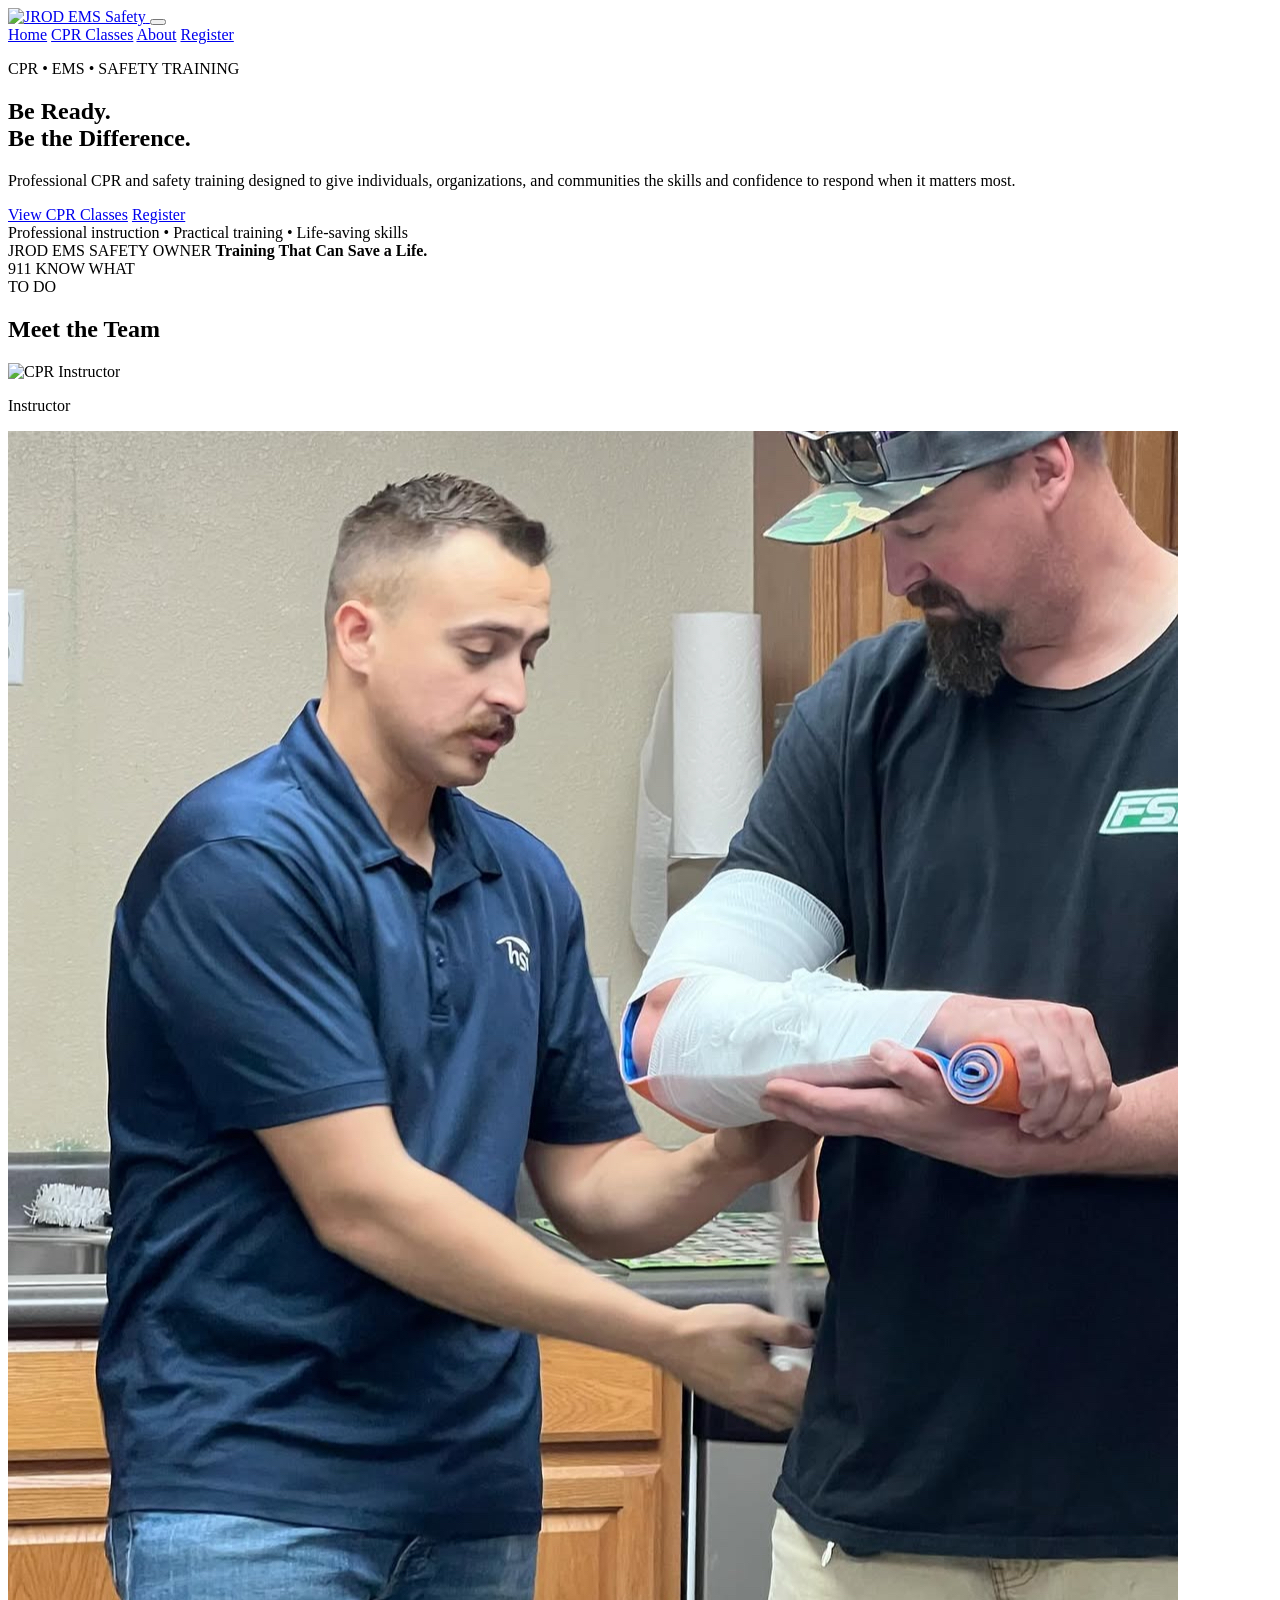
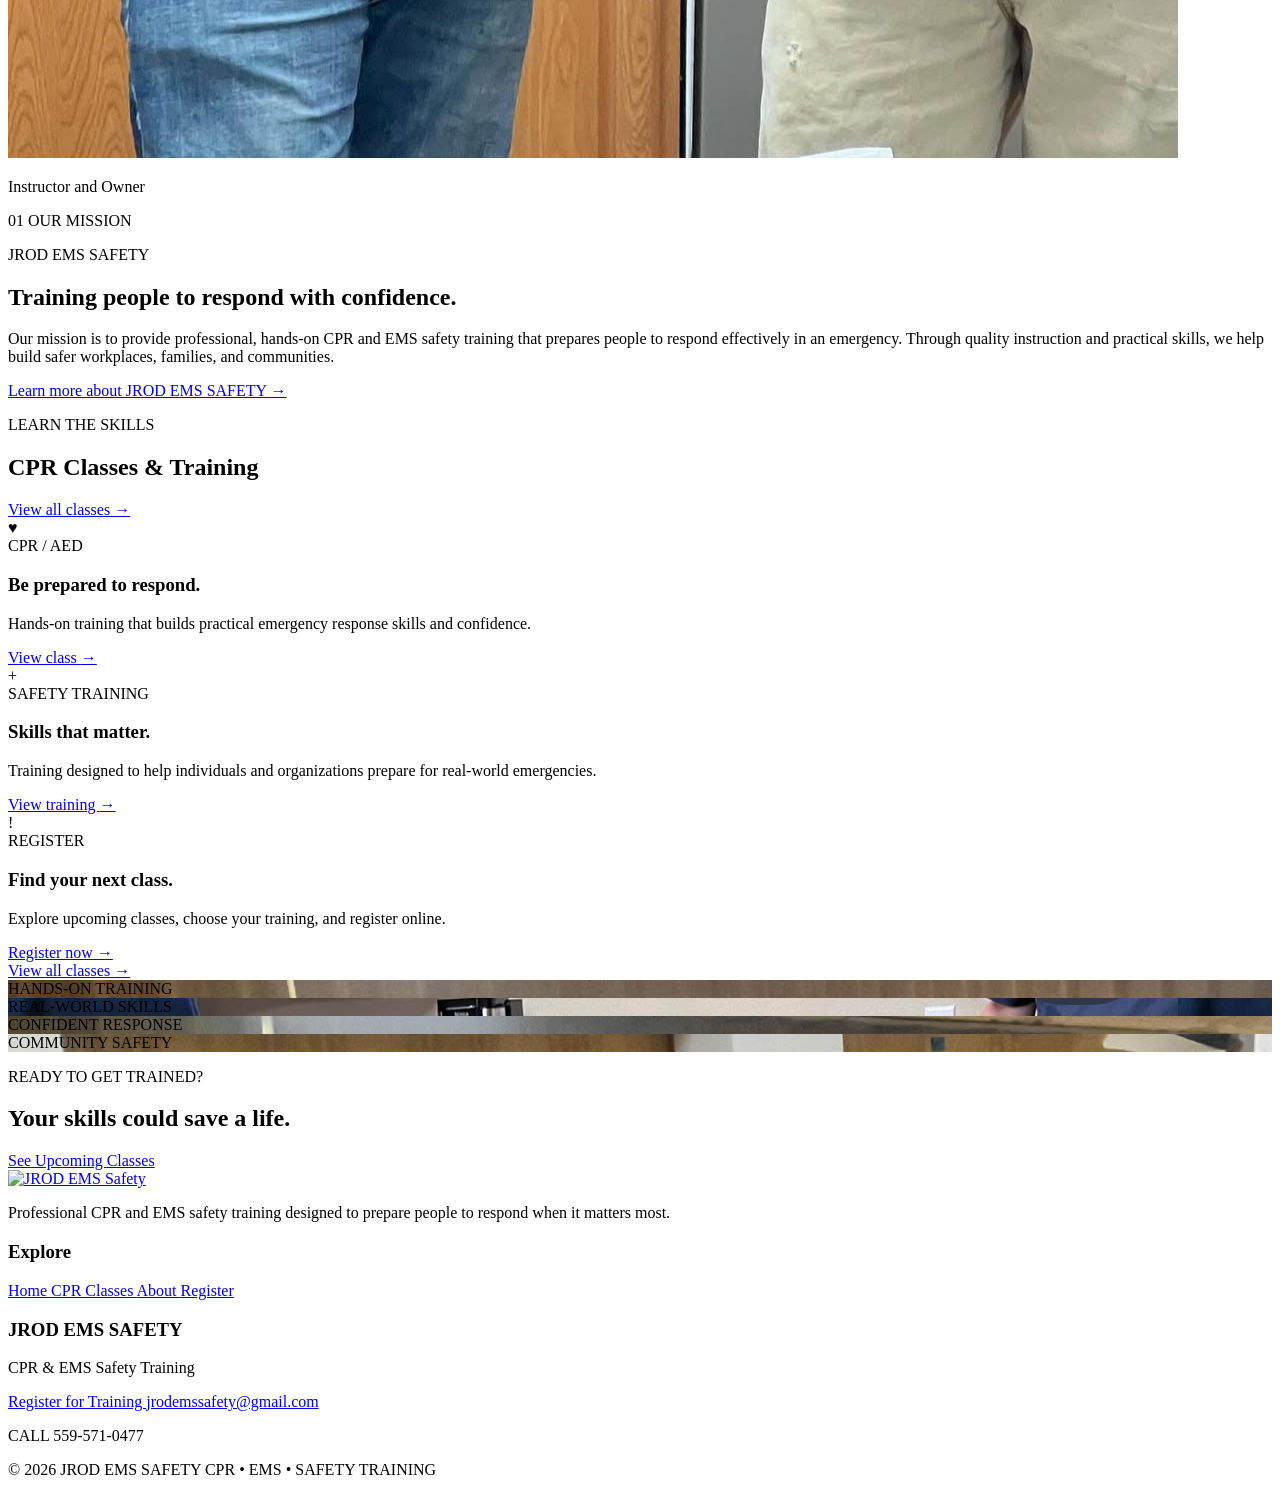
==== index.html @ fb7c6f65 "update photos" ====
<!DOCTYPE html>
<html lang="en">
<head>
  <meta charset="UTF-8">
  <meta name="viewport" content="width=device-width, initial-scale=1.0">
  <meta name="description" content="JROD EMS SAFETY — Professional CPR and EMS safety training. View classes, learn about our instructors, and register for upcoming courses.">
  <title>JROD EMS SAFETY | CPR & EMS Safety Training</title>

  <link rel="preconnect" href="https://fonts.googleapis.com">
  <link rel="preconnect" href="https://fonts.gstatic.com" crossorigin>
  <link href="https://fonts.googleapis.com/css2?family=Barlow+Condensed:wght@500;600;700&family=Inter:wght@400;500;600;700;800&display=swap" rel="stylesheet">

  <link rel="stylesheet" href="style.css">
</head>

<body>

  <!-- HEADER -->
  <header class="site-header">
    <div class="header-inner">

        <a href="index.html" class="brand" aria-label="JROD EMS Safety Home">
            <img
                src="images/JROD.png"
                alt="JROD EMS Safety"
                class="brand-logo"
            >
        </a>

      <button class="menu-toggle" type="button" aria-label="Open navigation" aria-expanded="false">
        <span></span>
        <span></span>
        <span></span>
      </button>

      <nav class="main-nav" aria-label="Main navigation">
        <a class="active" href="index.html">Home</a>
        <a href="classes.html">CPR Classes</a>
        <a href="about.html">About</a>
        <a class="nav-register" href="contact.html">Register</a>
      </nav>

    </div>
  </header>

  <main>

    <!-- HERO -->
    <section class="hero">
      <div class="hero-content">

        <div class="hero-copy">
          <p class="eyebrow">CPR • EMS • SAFETY TRAINING</p>

          <h1>
            Be Ready.<br>
            <span>Be the Difference.</span>
          </h1>

          <p class="hero-text">
            Professional CPR and safety training designed to give individuals,
            organizations, and communities the skills and confidence to respond
            when it matters most.
          </p>

          <div class="hero-actions">
            <a class="btn btn-red" href="classes.html">View CPR Classes</a>
            <a class="btn btn-outline" href="contact.html">Register</a>
          </div>

          <div class="hero-trust">
            <span class="trust-dot"></span>
            <span>Professional instruction • Practical training • Life-saving skills</span>
          </div>
        </div>

      <!-- OWNER PHOTO (with Unsplash image) -->
<div class="hero-visual">

  <div class="hero-photo-placeholder"
       style="background-image: url('https://images.unsplash.com/photo-1634468413956-831adf9d5a06?q=80&w=687&auto=format&fit=crop&ixlib=rb-4.1.0&ixid=M3wxMjA3fDB8MHxwaG90by1wYWdlfHx8fGVufDB8fHx8fA%3D%3D'); 
              background-size: cover; 
              background-position: center;">
    
    <div class="photo-overlay"></div>

    <div class="photo-caption">
      <span>JROD EMS SAFETY OWNER</span>
      <strong>Training That Can Save a Life.</strong>
    </div>
  </div>

  <!-- BADGE MOVED DOWN -->
  <div class="emergency-badge" style="bottom:-20px;">
    <span class="badge-number">911</span>
    <span class="badge-label">KNOW WHAT<br>TO DO</span>
  </div>

</div>
</section>


<!-- EMPLOYEE PHOTO SECTION -->
<section class="employee-section">
  <div class="section-inner">

    <h2 class="employee-heading">Meet the Team</h2>

    <div class="employee-grid">

      <!-- Instructor -->
      <div class="employee-card">
        <img src="https://images.unsplash.com/photo-1755548413928-e750c73a21f5?q=80&w=1887&auto=format&fit=crop&ixlib=rb-4.1.0&ixid=M3wxMjA3fDB8MHxwaG90by1wYWdlfHx8fGVufDB8fHx8fA%3D%3D" 
             alt="CPR Instructor">
        <p class="employee-name">Instructor</p>
      </div>

      <!-- Instructor Owner -->
      <div class="employee-card">
        <img src="images/Joebandaging.jpg" 
             alt="EMS Trainer">
        <p class="employee-name">Instructor and Owner</p>
      </div>

    </div>

  </div>
</section>


    <!-- MISSION -->
    <section class="mission-section">
      <div class="section-inner mission-grid">

        <div class="mission-label">
          <span class="section-number">01</span>
          <span>OUR MISSION</span>
        </div>

        <div class="mission-copy">
          <p class="section-kicker">JROD EMS SAFETY</p>

          <h2>Training people to <span>respond with confidence.</span></h2>

          <p class="mission-text">
            Our mission is to provide professional, hands-on CPR and EMS safety
            training that prepares people to respond effectively in an emergency.
            Through quality instruction and practical skills, we help build safer
            workplaces, families, and communities.
          </p>

          <a class="text-link" href="about.html">
            Learn more about JROD EMS SAFETY
            <span aria-hidden="true">→</span>
          </a>
        </div>

      </div>
    </section>

    <!-- CLASSES CTA -->
    <section class="classes-preview">
      <div class="section-inner">

        <div class="section-heading">
          <div>
            <p class="section-kicker">LEARN THE SKILLS</p>
            <h2>CPR Classes &amp; Training</h2>
          </div>

          <a class="text-link desktop-link" href="classes.html">
            View all classes <span aria-hidden="true">→</span>
          </a>
        </div>

        <div class="class-cards">

          <article class="class-card">
            <div class="card-icon">♥</div>
            <div>
              <span class="card-tag">CPR / AED</span>
              <h3>Be prepared to respond.</h3>
              <p>
                Hands-on training that builds practical emergency response
                skills and confidence.
              </p>
              <a href="classes.html">View class <span>→</span></a>
            </div>
          </article>

          <article class="class-card">
            <div class="card-icon">+</div>
            <div>
              <span class="card-tag">SAFETY TRAINING</span>
              <h3>Skills that matter.</h3>
              <p>
                Training designed to help individuals and organizations
                prepare for real-world emergencies.
              </p>
              <a href="classes.html">View training <span>→</span></a>
            </div>
          </article>

          <article class="class-card class-card-dark">
            <div class="card-icon">!</div>
            <div>
              <span class="card-tag">REGISTER</span>
              <h3>Find your next class.</h3>
              <p>
                Explore upcoming classes, choose your training, and register
                online.
              </p>
              <a href="contact.html">Register now <span>→</span></a>
            </div>
          </article>

        </div>

        <a class="mobile-class-link text-link" href="classes.html">
          View all classes <span aria-hidden="true">→</span>
        </a>

      </div>
    </section>

  <!-- PHOTO STRIP -->
<section class="photo-strip" aria-label="CPR training photos">

  <div class="photo-tile photo-one" 
       style="background-image: url('images/joebabyCPR.JPG');">
    <span>HANDS-ON TRAINING</span>
  </div>

  <div class="photo-tile photo-two" 
       style="background-image: url('images/studentvitals.jpg');">
    <span>REAL-WORLD SKILLS</span>
  </div>

  <div class="photo-tile photo-three" 
       style="background-image: url('images/classgroup.JPG');">
    <span>CONFIDENT RESPONSE</span>
  </div>

  <div class="photo-tile photo-four" 
       style="background-image: url('images/classAED.JPG');">
    <span>COMMUNITY SAFETY</span>
  </div>

</section>


    <!-- FINAL CTA -->
    <section class="final-cta">
      <div class="section-inner final-cta-inner">
        <div>
          <p class="section-kicker">READY TO GET TRAINED?</p>
          <h2>Your skills could save a life.</h2>
        </div>

        <a class="btn btn-white" href="classes.html">See Upcoming Classes</a>
      </div>
    </section>

  </main>

  <!-- FOOTER -->
 
  <footer class="site-footer">

    <div class="footer-inner">

      <div class="footer-brand">

        <a
          class="brand"
          href="index.html"
          aria-label="JROD EMS SAFETY Home"
        >

          <div class="brand-mark" aria-hidden="true">

            <div class="heart">

              <span class="heart-left"></span>
              <span class="heart-right"></span>

              <span class="heartbeat">
                <span class="pulse-line"></span>
              </span>

            </div>

          </div>

         <div class="brand-wordmark">
    <img src="images/JROD.png" alt="JROD EMS Safety" class="brand-logo">
</div>

        </a>


        <p>
          Professional CPR and EMS safety training designed to
          prepare people to respond when it matters most.
        </p>

      </div>


      <div class="footer-links">

        <h3>
          Explore
        </h3>

        <a href="index.html">
          Home
        </a>

        <a href="classes.html">
          CPR Classes
        </a>

        <a href="about.html">
          About
        </a>

        <a href="contact.html">
          Register
        </a>

      </div>


      <div class="footer-contact">

        <h3>
          JROD EMS SAFETY
        </h3>

        <p>
          CPR & EMS Safety Training
        </p>

        <a href="contact.html">
          Register for Training
        </a>

        <a href="mailto:jrodemssafety@gmail.com">jrodemssafety@gmail.com</a>

        <p>
          CALL 559-571-0477
        </p>

      </div>

    </div>


    <div class="footer-bottom">

      <span>
        © 2026 JROD EMS SAFETY
      </span>

      <span>
        CPR • EMS • SAFETY TRAINING
      </span>

    </div>

  </footer>

  <script>
    const menuToggle = document.querySelector('.menu-toggle');
    const nav = document.querySelector('.main-nav');

    menuToggle.addEventListener('click', () => {
      const expanded = menuToggle.getAttribute('aria-expanded') === 'true';
      menuToggle.setAttribute('aria-expanded', String(!expanded));
      nav.classList.toggle('open');
    });

    document.querySelectorAll('.main-nav a').forEach(link => {
      link.addEventListener('click', () => {
        nav.classList.remove('open');
        menuToggle.setAttribute('aria-expanded', 'false');
      });
    });

    document.getElementById('year').textContent = new Date().getFullYear();
  </script>

</body>
</html>
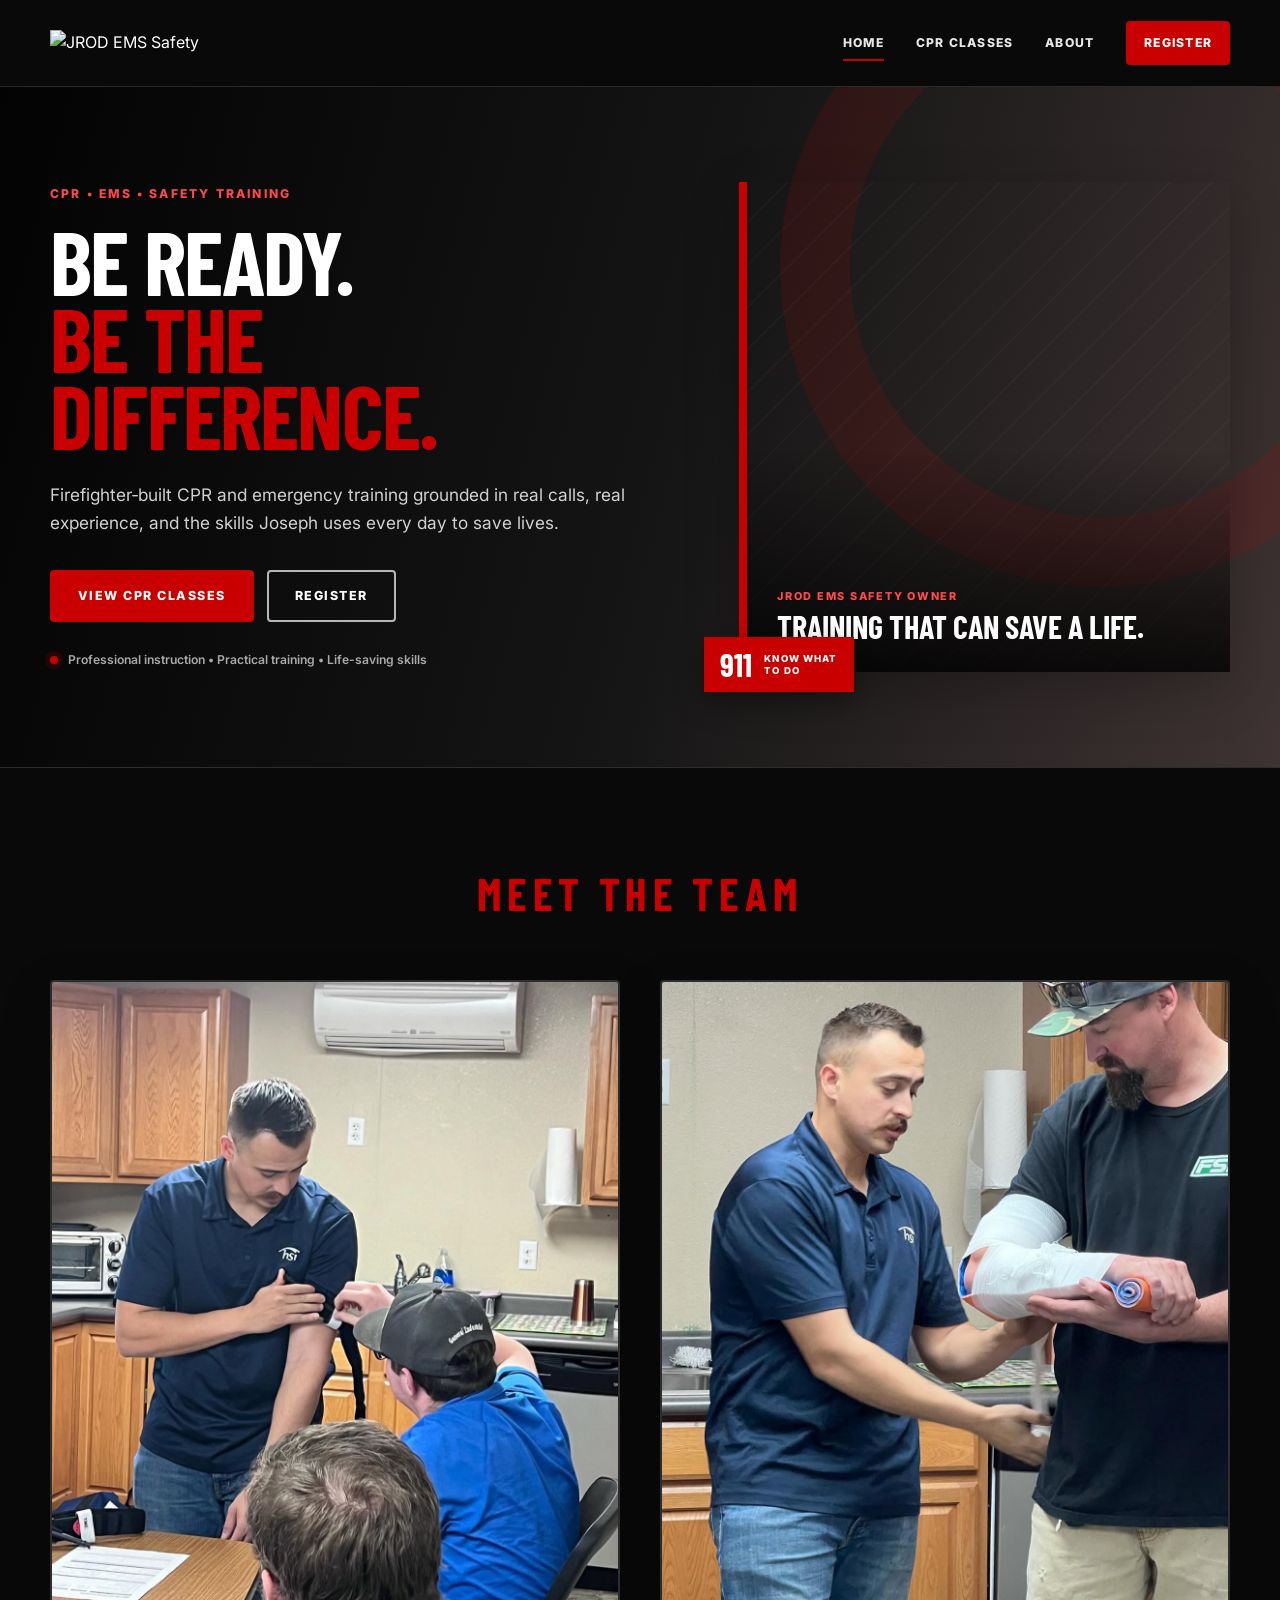
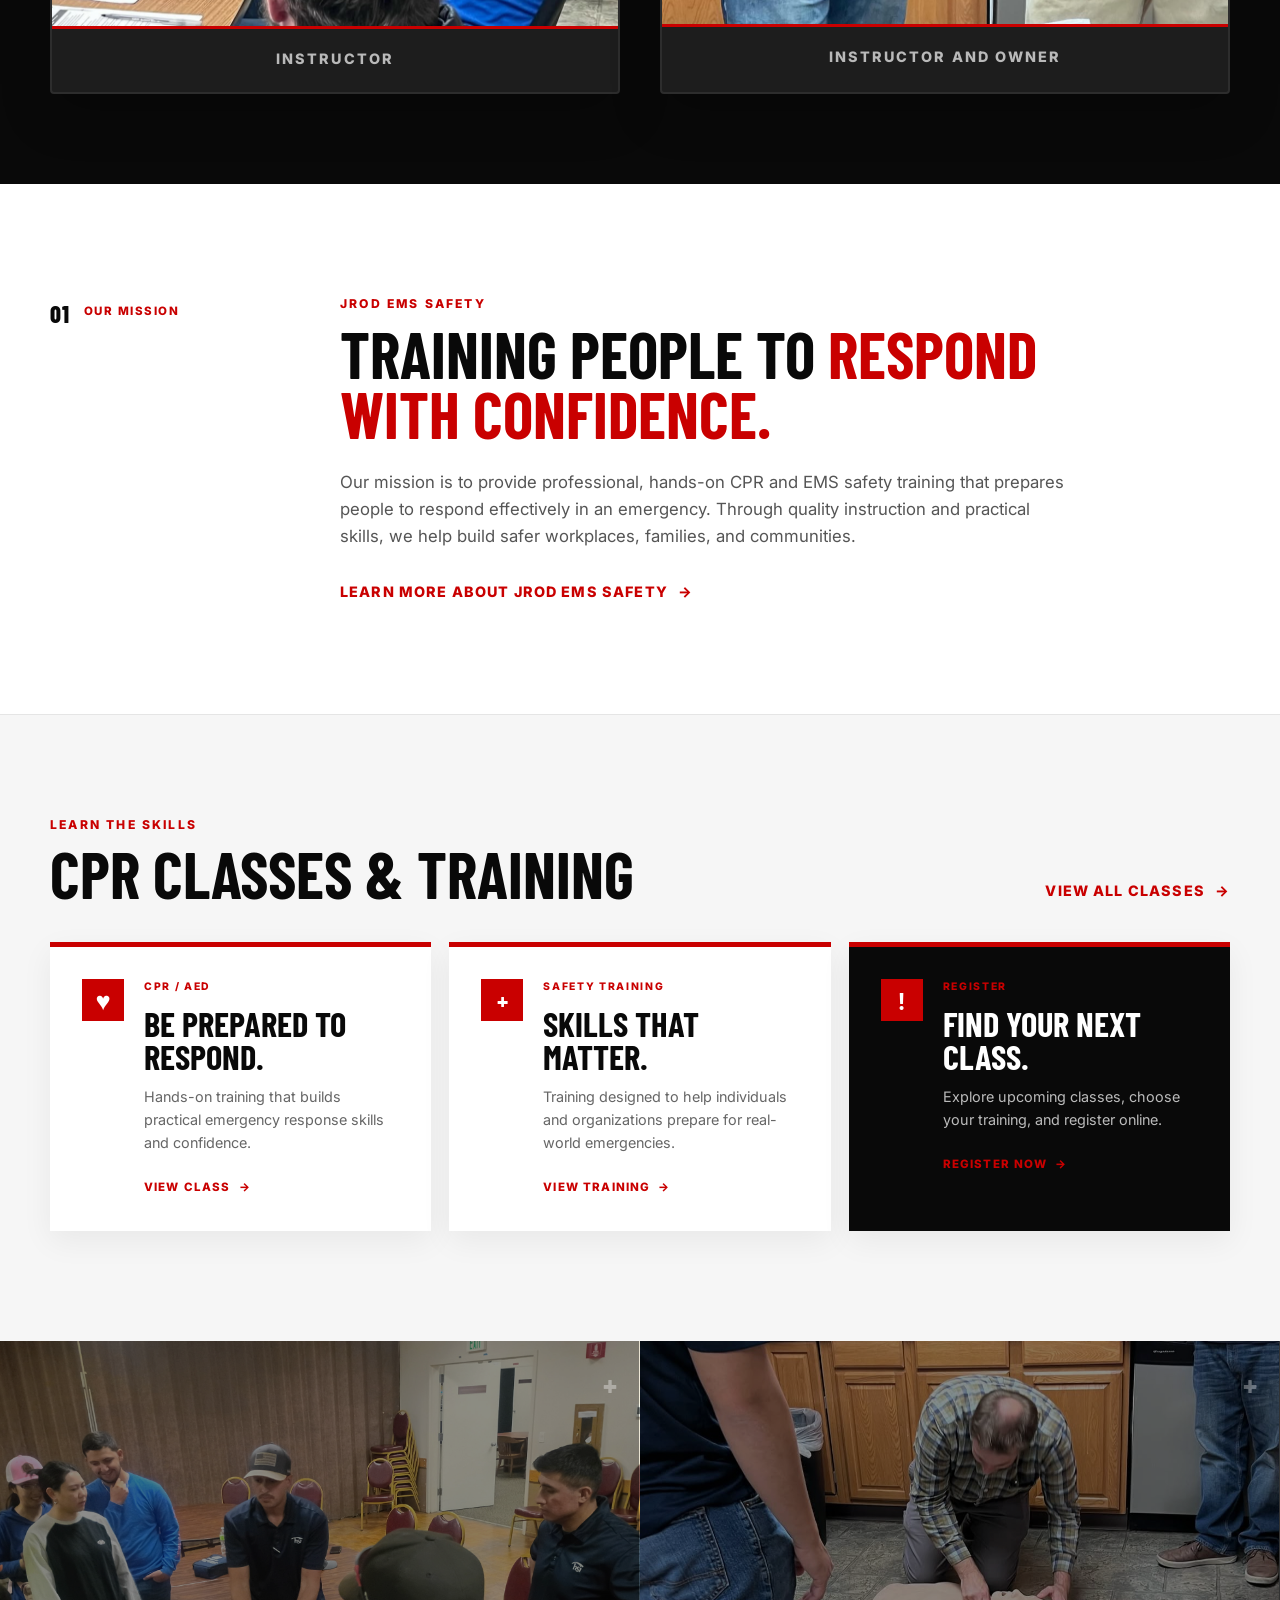
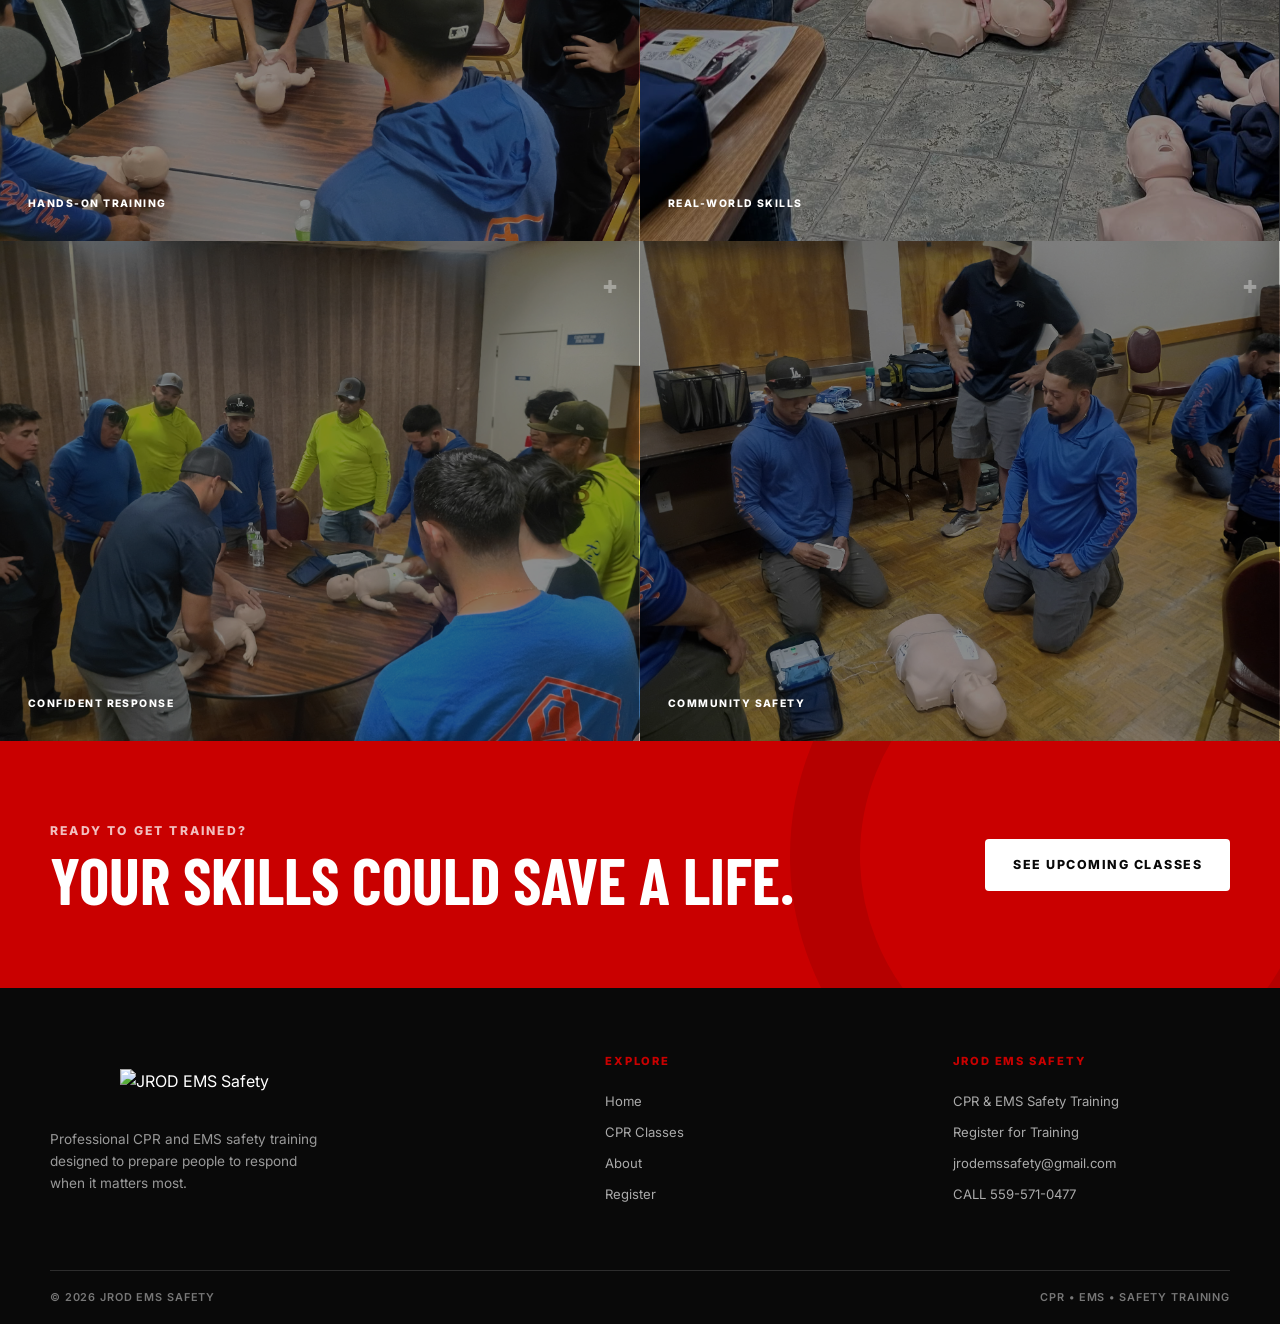
==== commit 881422eb: "change wording" ====
--- a/index.html
+++ b/index.html
@@ -57,11 +57,11 @@
             <span>Be the Difference.</span>
           </h1>
 
-          <p class="hero-text">
-            Professional CPR and safety training designed to give individuals,
-            organizations, and communities the skills and confidence to respond
-            when it matters most.
-          </p>
+       <p class="hero-text">
+  Firefighter‑built CPR and emergency training grounded in real calls,
+  real experience, and the skills Joseph uses every day to save lives.
+</p>
+
 
           <div class="hero-actions">
             <a class="btn btn-red" href="classes.html">View CPR Classes</a>
@@ -110,7 +110,7 @@
 
       <!-- Instructor -->
       <div class="employee-card">
-        <img src="https://images.unsplash.com/photo-1755548413928-e750c73a21f5?q=80&w=1887&auto=format&fit=crop&ixlib=rb-4.1.0&ixid=M3wxMjA3fDB8MHxwaG90by1wYWdlfHx8fGVufDB8fHx8fA%3D%3D" 
+        <img src="images/joevitals.jpg" 
              alt="CPR Instructor">
         <p class="employee-name">Instructor</p>
       </div>
--- a/style.css
+++ b/style.css
@@ -0,0 +1,1731 @@
+/* =========================================================
+   JROD EMS SAFETY
+   Home Page Styles
+   Brand: Black + Red / CPR-inspired
+   ========================================================= */
+
+:root {
+  --black: #090909;
+  --black-soft: #151515;
+  --black-card: #1d1d1d;
+  --red: #c90000;
+  --red-dark: #980000;
+  --red-bright: #e00000;
+  --white: #ffffff;
+  --off-white: #f6f6f6;
+  --gray: #b9b9b9;
+  --dark-gray: #707070;
+  --border: #2d2d2d;
+
+  --max-width: 1180px;
+  --radius: 4px;
+  --shadow: 0 18px 50px rgba(0, 0, 0, 0.22);
+}
+
+/* ---------- RESET ---------- */
+
+* {
+  box-sizing: border-box;
+  margin: 0;
+  padding: 0;
+}
+
+html {
+  scroll-behavior: smooth;
+}
+
+body {
+  font-family: "Inter", Arial, sans-serif;
+  background: var(--white);
+  color: var(--black);
+  line-height: 1.6;
+}
+
+img {
+  display: block;
+  max-width: 100%;
+}
+
+a {
+  color: inherit;
+  text-decoration: none;
+}
+
+button,
+a {
+  -webkit-tap-highlight-color: transparent;
+}
+
+::selection {
+  background: var(--red);
+  color: var(--white);
+}
+
+/* ---------- SHARED ---------- */
+
+.section-inner,
+.header-inner,
+.footer-inner {
+  width: min(100% - 40px, var(--max-width));
+  margin-inline: auto;
+}
+
+.section-kicker,
+.eyebrow {
+  font-size: 0.76rem;
+  font-weight: 800;
+  letter-spacing: 0.18em;
+  text-transform: uppercase;
+}
+
+.section-kicker {
+  color: var(--red);
+  margin-bottom: 10px;
+}
+
+.text-link {
+  display: inline-flex;
+  align-items: center;
+  gap: 10px;
+  color: var(--red);
+  font-size: 0.9rem;
+  font-weight: 800;
+  text-transform: uppercase;
+  letter-spacing: 0.08em;
+}
+
+.text-link span {
+  transition: transform 0.2s ease;
+}
+
+.text-link:hover span {
+  transform: translateX(5px);
+}
+
+.btn {
+  display: inline-flex;
+  min-height: 52px;
+  align-items: center;
+  justify-content: center;
+  padding: 0 26px;
+  border: 2px solid transparent;
+  border-radius: var(--radius);
+  font-size: 0.78rem;
+  font-weight: 800;
+  letter-spacing: 0.12em;
+  text-transform: uppercase;
+  transition:
+    transform 0.2s ease,
+    background 0.2s ease,
+    border-color 0.2s ease,
+    color 0.2s ease;
+}
+
+.btn:hover {
+  transform: translateY(-2px);
+}
+
+.btn-red {
+  background: var(--red);
+  color: var(--white);
+}
+
+.btn-red:hover {
+  background: var(--red-bright);
+}
+
+.btn-outline {
+  border-color: rgba(255, 255, 255, 0.7);
+  color: var(--white);
+}
+
+.btn-outline:hover {
+  background: var(--white);
+  border-color: var(--white);
+  color: var(--black);
+}
+
+.btn-white {
+  background: var(--white);
+  color: var(--black);
+}
+
+.btn-white:hover {
+  background: var(--off-white);
+}
+
+/* ---------- HEADER ---------- */
+
+.site-header {
+  position: relative;
+  z-index: 100;
+  background: var(--black);
+  color: var(--white);
+  border-bottom: 1px solid #292929;
+}
+
+.header-inner {
+  min-height: 86px;
+  display: flex;
+  align-items: center;
+  justify-content: space-between;
+  gap: 30px;
+}
+
+.brand {
+  display: inline-flex;
+  align-items: center;
+  gap: 12px;
+  min-width: 220px;
+}
+
+.brand-mark {
+  width: 58px;
+  height: 58px;
+  display: grid;
+  place-items: center;
+}
+
+.main-nav {
+  display: flex;
+  align-items: center;
+  gap: 32px;
+}
+
+.main-nav a {
+  position: relative;
+  padding: 8px 0;
+  color: #e7e7e7;
+  font-size: 0.76rem;
+  font-weight: 800;
+  letter-spacing: 0.1em;
+  text-transform: uppercase;
+}
+
+.main-nav a::after {
+  content: "";
+  position: absolute;
+  left: 0;
+  right: 100%;
+  bottom: 0;
+  height: 2px;
+  background: var(--red);
+  transition: right 0.2s ease;
+}
+
+.main-nav a:hover::after,
+.main-nav a.active::after {
+  right: 0;
+}
+
+.main-nav .nav-register {
+  padding: 12px 18px;
+  background: var(--red);
+  color: var(--white);
+  border-radius: var(--radius);
+}
+
+.main-nav .nav-register::after {
+  display: none;
+}
+
+.menu-toggle {
+  display: none;
+  width: 44px;
+  height: 44px;
+  border: 0;
+  background: transparent;
+  cursor: pointer;
+}
+
+.menu-toggle span {
+  display: block;
+  width: 25px;
+  height: 2px;
+  margin: 5px auto;
+  background: var(--white);
+}
+
+/* ---------- HERO ---------- */
+
+.hero {
+  position: relative;
+  overflow: hidden;
+  min-height: 680px;
+  display: flex;
+  align-items: center;
+  background:
+    linear-gradient(105deg, rgba(0, 0, 0, 0.99) 0%, rgba(8, 8, 8, 0.95) 52%, rgba(15, 0, 0, 0.8) 100%);
+  color: var(--white);
+}
+
+.hero::before {
+  content: "";
+  position: absolute;
+  right: -140px;
+  top: -140px;
+  width: 500px;
+  height: 500px;
+  border: 70px solid rgba(201, 0, 0, 0.12);
+  border-radius: 50%;
+}
+
+.hero-content {
+  position: relative;
+  z-index: 2;
+  width: min(100% - 40px, var(--max-width));
+  margin-inline: auto;
+  display: grid;
+  grid-template-columns: 1fr 0.9fr;
+  gap: 70px;
+  align-items: center;
+  padding: 80px 0;
+}
+
+.hero-copy {
+  max-width: 620px;
+}
+
+.eyebrow {
+  color: #ff4949;
+  margin-bottom: 18px;
+}
+
+.hero h1 {
+  max-width: 700px;
+  font-family: "Barlow Condensed", Impact, sans-serif;
+  font-size: clamp(4rem, 7vw, 6.7rem);
+  line-height: 0.86;
+  font-weight: 700;
+  letter-spacing: -0.02em;
+  text-transform: uppercase;
+}
+
+.hero h1 span {
+  color: var(--red);
+}
+
+.hero-text {
+  max-width: 590px;
+  margin-top: 28px;
+  color: #d1d1d1;
+  font-size: 1.08rem;
+}
+
+.hero-actions {
+  display: flex;
+  flex-wrap: wrap;
+  gap: 13px;
+  margin-top: 34px;
+}
+
+.hero-trust {
+  display: flex;
+  align-items: center;
+  gap: 10px;
+  margin-top: 28px;
+  color: #a9a9a9;
+  font-size: 0.76rem;
+  font-weight: 600;
+}
+
+.trust-dot {
+  width: 8px;
+  height: 8px;
+  flex: 0 0 auto;
+  border-radius: 50%;
+  background: var(--red);
+  box-shadow: 0 0 0 5px rgba(201, 0, 0, 0.15);
+}
+
+.hero-visual {
+  position: relative;
+  min-height: 490px;
+}
+
+.hero-photo-placeholder {
+  position: absolute;
+  inset: 0 0 0 35px;
+  overflow: hidden;
+  background:
+    linear-gradient(135deg, rgba(201, 0, 0, 0.3), transparent 42%),
+    linear-gradient(45deg, #1b1b1b, #555);
+  border-left: 8px solid var(--red);
+  box-shadow: var(--shadow);
+}
+
+/*
+  Replace the placeholder background with the client's
+  professional instructor photo:
+
+  background-image:
+    linear-gradient(rgba(0,0,0,.12), rgba(0,0,0,.35)),
+    url("images/instructors.jpg");
+
+  background-size: cover;
+  background-position: center;
+*/
+
+.photo-overlay {
+  position: absolute;
+  inset: 0;
+  background:
+    linear-gradient(to top, rgba(0,0,0,.8), transparent 45%),
+    repeating-linear-gradient(
+      135deg,
+      transparent 0,
+      transparent 28px,
+      rgba(255,255,255,.025) 28px,
+      rgba(255,255,255,.025) 30px
+    );
+}
+
+.photo-overlay::before {
+  position: absolute;
+  top: 28px;
+  left: 28px;
+  padding: 7px 10px;
+  border-left: 3px solid var(--red);
+  background: rgba(0,0,0,.65);
+  color: var(--white);
+  font-size: 0.65rem;
+  font-weight: 800;
+  letter-spacing: 0.15em;
+}
+
+.photo-caption {
+  position: absolute;
+  left: 30px;
+  right: 30px;
+  bottom: 30px;
+  display: flex;
+  flex-direction: column;
+  gap: 5px;
+}
+
+.photo-caption span {
+  color: #ff4b4b;
+  font-size: 0.68rem;
+  font-weight: 800;
+  letter-spacing: 0.16em;
+}
+
+.photo-caption strong {
+  font-family: "Barlow Condensed", Impact, sans-serif;
+  font-size: 2rem;
+  line-height: 1;
+  text-transform: uppercase;
+}
+
+.emergency-badge {
+  position: absolute;
+  z-index: 5;
+  left: 0;
+  bottom: 45px;
+  display: flex;
+  align-items: center;
+  gap: 12px;
+  padding: 13px 16px;
+  background: var(--red);
+  color: var(--white);
+  box-shadow: 0 10px 30px rgba(0,0,0,.35);
+}
+
+.badge-number {
+  font-family: "Barlow Condensed", Impact, sans-serif;
+  font-size: 2rem;
+  font-weight: 700;
+  line-height: 0.9;
+}
+
+.badge-label {
+  font-size: 0.6rem;
+  font-weight: 800;
+  letter-spacing: 0.12em;
+  line-height: 1.2;
+}
+
+/* ---------- MISSION ---------- */
+
+.mission-section {
+  padding: 110px 0;
+  background: var(--white);
+}
+
+.mission-grid {
+  display: grid;
+  grid-template-columns: 220px 1fr;
+  gap: 70px;
+}
+
+.mission-label {
+  display: flex;
+  align-items: flex-start;
+  gap: 13px;
+  padding-top: 8px;
+  color: var(--red);
+  font-size: 0.72rem;
+  font-weight: 800;
+  letter-spacing: 0.13em;
+}
+
+.section-number {
+  font-family: "Barlow Condensed", Impact, sans-serif;
+  font-size: 1.5rem;
+  color: var(--black);
+  line-height: 1;
+}
+
+.mission-copy {
+  max-width: 800px;
+}
+
+.mission-copy h2 {
+  max-width: 850px;
+  margin-bottom: 24px;
+  font-family: "Barlow Condensed", Impact, sans-serif;
+  font-size: clamp(3rem, 5vw, 5rem);
+  line-height: 0.95;
+  text-transform: uppercase;
+}
+
+.mission-copy h2 span {
+  color: var(--red);
+}
+
+.mission-text {
+  max-width: 730px;
+  color: #555;
+  font-size: 1.05rem;
+}
+
+.mission-copy .text-link {
+  margin-top: 30px;
+}
+
+/* ---------- CLASSES ---------- */
+
+.classes-preview {
+  padding: 100px 0 110px;
+  background: var(--off-white);
+  border-top: 1px solid #e5e5e5;
+}
+
+.section-heading {
+  display: flex;
+  align-items: end;
+  justify-content: space-between;
+  gap: 30px;
+  margin-bottom: 40px;
+}
+
+.section-heading h2 {
+  font-family: "Barlow Condensed", Impact, sans-serif;
+  font-size: clamp(3rem, 5vw, 4.7rem);
+  line-height: 0.9;
+  text-transform: uppercase;
+}
+
+.class-cards {
+  display: grid;
+  grid-template-columns: repeat(3, 1fr);
+  gap: 18px;
+}
+
+.class-card {
+  display: flex;
+  gap: 20px;
+  min-height: 270px;
+  padding: 32px;
+  background: var(--white);
+  border-top: 5px solid var(--red);
+  box-shadow: 0 10px 30px rgba(0,0,0,.06);
+}
+
+.class-card-dark {
+  background: var(--black);
+  color: var(--white);
+}
+
+.card-icon {
+  width: 42px;
+  height: 42px;
+  flex: 0 0 auto;
+  display: grid;
+  place-items: center;
+  background: var(--red);
+  color: var(--white);
+  font-family: "Barlow Condensed", Impact, sans-serif;
+  font-size: 1.6rem;
+  font-weight: 700;
+}
+
+.card-tag {
+  display: block;
+  margin-bottom: 12px;
+  color: var(--red);
+  font-size: 0.65rem;
+  font-weight: 800;
+  letter-spacing: 0.16em;
+}
+
+.class-card h3 {
+  margin-bottom: 12px;
+  font-family: "Barlow Condensed", Impact, sans-serif;
+  font-size: 2.15rem;
+  line-height: 0.95;
+  text-transform: uppercase;
+}
+
+.class-card p {
+  color: #666;
+  font-size: 0.9rem;
+}
+
+.class-card-dark p {
+  color: #bbb;
+}
+
+.class-card a {
+  display: inline-flex;
+  gap: 8px;
+  margin-top: 24px;
+  color: var(--red);
+  font-size: 0.72rem;
+  font-weight: 800;
+  letter-spacing: 0.1em;
+  text-transform: uppercase;
+}
+
+.class-card a span {
+  transition: transform .2s ease;
+}
+
+.class-card a:hover span {
+  transform: translateX(4px);
+}
+
+.mobile-class-link {
+  display: none;
+}
+
+/* ---------- FINAL CTA ---------- */
+
+.final-cta {
+  position: relative;
+  overflow: hidden;
+  padding: 80px 0;
+  background: var(--red);
+  color: var(--white);
+}
+
+.final-cta::before {
+  content: "";
+  position: absolute;
+  right: -100px;
+  top: -180px;
+  width: 450px;
+  height: 450px;
+  border: 70px solid rgba(0,0,0,.1);
+  border-radius: 50%;
+}
+
+.final-cta-inner {
+  position: relative;
+  z-index: 1;
+  display: flex;
+  align-items: center;
+  justify-content: space-between;
+  gap: 40px;
+}
+
+.final-cta .section-kicker {
+  color: rgba(255,255,255,.75);
+}
+
+.final-cta h2 {
+  font-family: "Barlow Condensed", Impact, sans-serif;
+  font-size: clamp(3rem, 5vw, 5rem);
+  line-height: .9;
+  text-transform: uppercase;
+}
+
+/* ---------- FOOTER ---------- */
+
+.site-footer {
+  background: var(--black);
+  color: var(--white);
+}
+
+.footer-inner {
+  display: grid;
+  grid-template-columns: 1.4fr .8fr .8fr;
+  gap: 70px;
+  padding: 65px 0;
+}
+
+.brand-footer {
+  min-width: 0;
+}
+
+.footer-brand > p {
+  max-width: 270px;
+  margin-top: 18px;
+  color: #999;
+  font-size: .85rem;
+}
+
+.footer-links,
+.footer-contact {
+  display: flex;
+  flex-direction: column;
+  gap: 10px;
+}
+
+.footer-links h3,
+.footer-contact h3 {
+  margin-bottom: 10px;
+  color: var(--red);
+  font-size: .7rem;
+  font-weight: 800;
+  letter-spacing: .16em;
+  text-transform: uppercase;
+}
+
+.footer-links a,
+.footer-contact p,
+.footer-contact a {
+  color: #aaa;
+  font-size: .82rem;
+}
+
+.footer-links a:hover,
+.footer-contact a:hover {
+  color: var(--white);
+}
+
+.footer-bottom {
+  width: min(100% - 40px, var(--max-width));
+  margin-inline: auto;
+  padding: 18px 0;
+  display: flex;
+  align-items: center;
+  justify-content: space-between;
+  gap: 20px;
+  border-top: 1px solid var(--border);
+  color: #777;
+  font-size: .68rem;
+  font-weight: 600;
+  letter-spacing: .08em;
+  text-transform: uppercase;
+}
+
+/* ---------- RESPONSIVE ---------- */
+
+@media (max-width: 1000px) {
+
+  .hero-content {
+    grid-template-columns: 1fr;
+    gap: 50px;
+  }
+
+  .hero {
+    min-height: auto;
+  }
+
+  .hero-visual {
+    min-height: 460px;
+    max-width: 680px;
+  }
+
+  .mission-grid {
+    grid-template-columns: 1fr;
+    gap: 25px;
+  }
+
+  .class-cards {
+    grid-template-columns: 1fr;
+  }
+
+  .class-card {
+    min-height: auto;
+  }
+
+  .photo-strip {
+    grid-template-columns: repeat(2, 1fr);
+  }
+
+  .footer-inner {
+    grid-template-columns: 1fr 1fr;
+  }
+
+  .footer-brand {
+    grid-column: 1 / -1;
+  }
+}
+
+@media (max-width: 760px) {
+
+  .section-inner,
+  .header-inner,
+  .footer-inner {
+    width: min(100% - 30px, var(--max-width));
+  }
+
+  .header-inner {
+    min-height: 76px;
+  }
+
+  .menu-toggle {
+    display: block;
+  }
+
+  .main-nav {
+    position: absolute;
+    left: 15px;
+    right: 15px;
+    top: calc(100% + 1px);
+    display: none;
+    flex-direction: column;
+    align-items: stretch;
+    gap: 0;
+    padding: 12px;
+    background: var(--black);
+    border: 1px solid var(--border);
+    box-shadow: var(--shadow);
+  }
+
+  .main-nav.open {
+    display: flex;
+  }
+
+  .main-nav a {
+    padding: 14px 10px;
+  }
+
+  .main-nav .nav-register {
+    margin-top: 8px;
+    text-align: center;
+  }
+
+  .brand {
+    min-width: auto;
+  }
+
+  .brand-wordmark {
+    width: 100px;
+  }
+
+  .hero-content {
+    width: min(100% - 30px, var(--max-width));
+    padding: 70px 0;
+  }
+
+  .hero h1 {
+    font-size: clamp(3.6rem, 17vw, 5.6rem);
+  }
+
+  .hero-text {
+    font-size: .98rem;
+  }
+
+  .hero-visual {
+    min-height: 390px;
+  }
+
+  .hero-photo-placeholder {
+    left: 20px;
+  }
+
+  .emergency-badge {
+    bottom: 25px;
+  }
+
+  .mission-section,
+  .classes-preview {
+    padding: 75px 0;
+  }
+
+  .mission-copy h2,
+  .section-heading h2 {
+    font-size: clamp(2.8rem, 13vw, 4.4rem);
+  }
+
+  .section-heading {
+    align-items: flex-start;
+  }
+
+  .desktop-link {
+    display: none;
+  }
+
+  .mobile-class-link {
+    display: inline-flex;
+    margin-top: 30px;
+  }
+
+  .photo-strip {
+    grid-template-columns: 1fr 1fr;
+  }
+
+  .photo-tile {
+    min-height: 190px;
+  }
+
+  .final-cta {
+    padding: 65px 0;
+  }
+
+  .final-cta-inner {
+    flex-direction: column;
+    align-items: flex-start;
+  }
+
+  .footer-inner {
+    grid-template-columns: 1fr;
+    gap: 40px;
+    padding: 50px 0;
+  }
+
+  .footer-brand {
+    grid-column: auto;
+  }
+
+  .footer-bottom {
+    flex-direction: column;
+    align-items: flex-start;
+    padding: 18px 0 25px;
+  }
+}
+
+@media (max-width: 480px) {
+
+  .hero-actions {
+    flex-direction: column;
+    align-items: stretch;
+  }
+
+  .hero-actions .btn {
+    width: 100%;
+  }
+
+  .hero-visual {
+    min-height: 330px;
+  }
+
+  .hero-photo-placeholder {
+    left: 10px;
+    border-left-width: 5px;
+  }
+
+  .emergency-badge {
+    left: 0;
+    bottom: 15px;
+  }
+
+  .class-card {
+    flex-direction: column;
+    padding: 26px;
+  }
+
+  .photo-strip {
+    grid-template-columns: 1fr;
+  }
+
+  .photo-tile {
+    min-height: 210px;
+  }
+
+  
+  .btn {
+    min-height: 50px;
+  }
+}
+/* ---------- INSTRUCTORS / EMPLOYEE SECTION (BRAND MATCHED) ---------- */
+
+.employee-section {
+  padding: 90px 0;
+  background: var(--black);
+  color: var(--white);
+  border-top: 1px solid var(--border);
+}
+
+.employee-heading {
+  font-family: "Barlow Condensed", Impact, sans-serif;
+  font-size: 2.8rem;
+  text-transform: uppercase;
+  text-align: center;
+  letter-spacing: 0.12em;
+  margin-bottom: 50px;
+  color: var(--red);
+}
+
+/* Grid layout */
+.employee-grid {
+  display: grid;
+  grid-template-columns: repeat(auto-fit, minmax(260px, 1fr));
+  gap: 40px;
+}
+
+/* Individual card */
+.employee-card {
+  background: var(--black-card);
+  border: 2px solid var(--border);
+  border-radius: var(--radius);
+  box-shadow: var(--shadow);
+  overflow: hidden;
+  transition: transform 0.25s ease, box-shadow 0.25s ease;
+}
+
+.employee-card:hover {
+  transform: translateY(-6px);
+  box-shadow: 0 22px 55px rgba(0,0,0,0.35);
+}
+
+/* Photo */
+.employee-card img {
+  width: 100%;
+  height: auto;
+  object-fit: cover;
+  display: block;
+  border-bottom: 3px solid var(--red);
+}
+
+/* Name label */
+.employee-name {
+  padding: 18px 20px 22px;
+  font-size: 0.9rem;
+  font-weight: 800;
+  text-transform: uppercase;
+  letter-spacing: 0.14em;
+  color: var(--gray);
+  text-align: center;
+}
+
+/* Mobile adjustments */
+@media (max-width: 640px) {
+  .employee-section {
+    padding: 70px 0;
+  }
+
+  .employee-heading {
+    font-size: 2.2rem;
+  }
+
+  .employee-card img {
+    height: 220px;
+  }
+}
+
+/* ---------- PHOTO STRIP ---------- */
+
+/*
+  Replace each tile with actual class photos:
+
+  .photo-one {
+    background-image:
+      linear-gradient(to top, rgba(0,0,0,.7), transparent),
+      url("images/class-1.jpg");
+    background-size: cover;
+    background-position: center;
+  }
+*/
+
+.photo-strip {
+  display: grid;
+  grid-template-columns: repeat(2, 1fr);
+  min-height: 350px;
+  background: var(--black);
+}
+
+.photo-tile {
+  position: relative;
+  min-height: 500px;
+  overflow: hidden;
+  background-size: cover;
+  background-position: center;
+  background-repeat: no-repeat;
+  display: flex;
+  align-items: flex-end;
+  padding: 28px;
+  color: var(--white);
+  font-weight: 700;
+  text-transform: uppercase;
+  letter-spacing: 0.1em;
+  border-right: 1px solid rgba(255,255,255,.08);
+}
+
+.photo-tile:nth-child(even) {
+  background-color: #222;
+}
+
+.photo-tile::before {
+  content: "";
+  position: absolute;
+  inset: 0;
+  background: rgba(0,0,0,.45);
+}
+
+.photo-tile::after {
+  content: "+";
+  position: absolute;
+  top: 18px;
+  right: 20px;
+  color: rgba(255,255,255,.35);
+  font-family: "Barlow Condensed", Impact, sans-serif;
+  font-size: 2rem;
+}
+
+.photo-tile span {
+  position: relative;
+  z-index: 2;
+  color: var(--white);
+  font-size: 0.65rem;
+  font-weight: 800;
+  letter-spacing: 0.14em;
+}
+
+/* Mobile */
+@media (max-width: 768px) {
+  .photo-strip {
+    grid-template-columns: 1fr;
+  }
+  .photo-tile {
+    min-height: 260px;
+  }
+}
+
+@media (max-width: 480px) {
+  .photo-tile {
+    min-height: 220px;
+  }
+}
+/* =========================
+   JROD LOGO
+========================= */
+
+.brand {
+    display: inline-flex;
+    align-items: center;
+    flex-shrink: 0;
+    text-decoration: none;
+}
+
+.brand-logo {
+    display: block;
+    width: 170px;
+    height: auto;
+    max-height: 64px;
+    object-fit: contain;
+
+    opacity: 0;
+    transform: translateX(-45px);
+
+    animation:
+        logoSlideIn 0.9s ease-out forwards,
+        logoThrob 3.5s ease-in-out 1s infinite;
+
+    transform-origin: center center;
+}
+
+/* Logo slides in from the left */
+@keyframes logoSlideIn {
+    0% {
+        opacity: 0;
+        transform: translateX(-45px);
+    }
+
+    100% {
+        opacity: 1;
+        transform: translateX(0);
+    }
+}
+
+/* Subtle throb */
+@keyframes logoThrob {
+    0%,
+    100% {
+        transform: scale(1);
+    }
+
+    50% {
+        transform: scale(1.045);
+    }
+}
+
+/* Accessibility */
+@media (prefers-reduced-motion: reduce) {
+    .brand-logo {
+        opacity: 1;
+        transform: none;
+        animation: none;
+    }
+}
+
+/* Mobile */
+@media (max-width: 760px) {
+    .brand-logo {
+        width: 145px;
+        max-height: 58px;
+    }
+}
+
+@media (max-width: 480px) {
+    .brand-logo {
+        width: 130px;
+        max-height: 52px;
+    }
+}
+/* =========================================================
+   UPCOMING CLASSES / SCHEDULE
+========================================================= */
+
+.schedule-section {
+    padding: 60px 0;
+    background: var(--black-soft);
+}
+
+.schedule-section .section-heading {
+    display: block;
+    width: min(100% - 40px, 800px);
+    margin: 0 auto 40px;
+    text-align: center;
+}
+
+.schedule-section .eyebrow {
+    display: block;
+    margin-bottom: 10px;
+    color: var(--red);
+    font-size: .8rem;
+    font-weight: 800;
+    letter-spacing: .15em;
+}
+
+.schedule-section .section-heading h2 {
+    margin: 0 0 12px;
+    color: var(--white);
+    font-size: clamp(2.5rem, 5vw, 4rem);
+}
+
+.schedule-section .section-heading p {
+    margin: 0;
+    color: var(--gray);
+    font-size: 1rem;
+}
+
+.schedule-grid {
+    width: min(100% - 40px, 1180px);
+    margin: 35px auto 0;
+    display: grid;
+    gap: 16px;
+}
+
+.schedule-card {
+    display: grid;
+    grid-template-columns: 100px 1fr auto;
+    align-items: center;
+    gap: 25px;
+    padding: 20px;
+    background: var(--black-card);
+    border: 1px solid var(--border);
+    border-left: 4px solid var(--red);
+    border-radius: 4px;
+}
+
+.schedule-date {
+    text-align: center;
+    border-right: 1px solid var(--border);
+    padding-right: 20px;
+}
+
+.schedule-date .month {
+    display: block;
+    color: var(--red);
+    font-size: .8rem;
+    font-weight: 800;
+    letter-spacing: .15em;
+}
+
+.schedule-date .day {
+    display: block;
+    color: var(--white);
+    font-family: "Barlow Condensed", Impact, sans-serif;
+    font-size: 3rem;
+    font-weight: 700;
+    line-height: 1;
+}
+
+.schedule-info h3 {
+    margin: 0 0 6px;
+    color: var(--white);
+    font-family: "Barlow Condensed", Impact, sans-serif;
+    font-size: 1.7rem;
+    text-transform: uppercase;
+}
+
+.schedule-info p {
+    margin: 4px 0;
+    color: var(--gray);
+}
+
+.schedule-info strong {
+    color: var(--white);
+}
+
+.schedule-card .btn {
+    white-space: nowrap;
+    color: #ffffff;
+    font-size: 1.05rem;
+}
+
+/* Mobile */
+@media (max-width: 760px) {
+
+    .schedule-section {
+        padding: 50px 0;
+    }
+
+    .schedule-card {
+        grid-template-columns: 75px 1fr;
+        gap: 18px;
+    }
+
+    .schedule-date {
+        padding-right: 15px;
+    }
+
+    .schedule-date .day {
+        font-size: 2.5rem;
+    }
+
+    .schedule-info h3 {
+        font-size: 1.45rem;
+    }
+
+    .schedule-card .btn {
+        grid-column: 1 / -1;
+        width: 100%;
+    }
+}
+/* =========================================================
+   GOOGLE SHEET SCHEDULE
+========================================================= */
+
+.schedule-loading {
+    padding: 35px 20px;
+    text-align: center;
+    color: var(--gray);
+    background: var(--black-card);
+    border: 1px solid var(--border);
+    border-radius: 4px;
+}
+
+.schedule-empty {
+    padding: 35px 20px;
+    text-align: center;
+    color: var(--gray);
+    background: var(--black-card);
+    border: 1px solid var(--border);
+    border-radius: 4px;
+}
+
+.schedule-error {
+    padding: 25px 20px;
+    text-align: center;
+    color: var(--white);
+    background: var(--black-card);
+    border: 1px solid var(--red);
+    border-left: 4px solid var(--red);
+    border-radius: 4px;
+}
+
+.schedule-card {
+    transition: transform .2s ease, border-color .2s ease;
+}
+
+.schedule-card:hover {
+    transform: translateY(-2px);
+    border-color: var(--red);
+}
+
+.schedule-info .class-description {
+    margin-top: 8px;
+}
+
+.schedule-info .class-location {
+    font-size: .9rem;
+}
+/* =========================================================
+   REGISTRATION PAGE
+========================================================= */
+
+.page-hero {
+    padding: 100px 20px 80px;
+    background: var(--black);
+    border-bottom: 1px solid var(--border);
+}
+
+.page-hero-inner {
+    width: min(100%, 850px);
+    margin: 0 auto;
+    text-align: center;
+}
+
+.page-hero .eyebrow {
+    display: block;
+    margin-bottom: 12px;
+    color: var(--red);
+    font-size: .8rem;
+    font-weight: 800;
+    letter-spacing: .15em;
+}
+
+.page-hero h1 {
+    margin: 0 0 20px;
+    color: var(--white);
+    font-family: "Barlow Condensed", Impact, sans-serif;
+    font-size: clamp(4rem, 9vw, 7rem);
+    line-height: .9;
+    text-transform: uppercase;
+}
+
+.page-hero h1 span {
+    color: var(--red);
+}
+
+.page-hero p {
+    max-width: 680px;
+    margin: 0 auto;
+    color: var(--gray);
+    font-size: 1.05rem;
+    line-height: 1.7;
+}
+
+
+/* =========================================================
+   REGISTRATION CARDS
+========================================================= */
+
+.registration-section {
+    padding: 90px 0;
+    background: var(--black-soft);
+}
+
+.registration-section .section-heading {
+    width: min(100% - 40px, 800px);
+    margin: 0 auto 45px;
+    text-align: center;
+}
+
+.registration-section .section-heading .eyebrow {
+    display: block;
+    margin-bottom: 10px;
+    color: var(--red);
+    font-size: .8rem;
+    font-weight: 800;
+    letter-spacing: .15em;
+}
+
+.registration-section .section-heading h2 {
+    margin: 0 0 12px;
+    color: var(--white);
+    font-family: "Barlow Condensed", Impact, sans-serif;
+    font-size: clamp(2.8rem, 5vw, 4.5rem);
+    text-transform: uppercase;
+}
+
+.registration-section .section-heading p {
+    margin: 0;
+    color: var(--gray);
+}
+
+
+.registration-grid {
+    width: min(100% - 40px, 1180px);
+    margin: 0 auto;
+    display: grid;
+    grid-template-columns: repeat(3, 1fr);
+    gap: 20px;
+}
+
+
+.registration-card {
+    position: relative;
+    display: flex;
+    flex-direction: column;
+    min-height: 560px;
+    overflow: hidden;
+    background: var(--black-card);
+    border: 1px solid var(--border);
+    border-top: 4px solid var(--red);
+    border-radius: 4px;
+    box-shadow: 0 18px 50px rgba(0,0,0,.22);
+    transition:
+        transform .25s ease,
+        border-color .25s ease;
+}
+
+
+.registration-card:hover {
+    transform: translateY(-6px);
+    border-color: var(--red);
+}
+
+
+.registration-number {
+    position: absolute;
+    top: 12px;
+    right: 18px;
+    color: rgba(255,255,255,.08);
+    font-family: "Barlow Condensed", Impact, sans-serif;
+    font-size: 5rem;
+    font-weight: 800;
+    line-height: 1;
+}
+
+
+.registration-card-content {
+    display: flex;
+    flex: 1;
+    flex-direction: column;
+    padding: 42px 30px 30px;
+}
+
+
+.registration-label {
+    margin-bottom: 12px;
+    color: var(--red);
+    font-size: .72rem;
+    font-weight: 800;
+    letter-spacing: .15em;
+}
+
+
+.registration-card h3 {
+    margin: 0 0 15px;
+    color: var(--white);
+    font-family: "Barlow Condensed", Impact, sans-serif;
+    font-size: 2.25rem;
+    line-height: 1;
+    text-transform: uppercase;
+}
+
+
+.registration-card > .registration-card-content > p {
+    margin: 0;
+    color: var(--gray);
+    line-height: 1.65;
+}
+
+
+.registration-features {
+    margin: 25px 0;
+    padding: 0;
+    list-style: none;
+    border-top: 1px solid var(--border);
+}
+
+
+.registration-features li {
+    position: relative;
+    padding: 12px 0 12px 22px;
+    color: var(--off-white);
+    border-bottom: 1px solid var(--border);
+    font-size: .92rem;
+}
+
+
+.registration-features li::before {
+    content: "✓";
+    position: absolute;
+    left: 0;
+    color: var(--red);
+    font-weight: 800;
+}
+
+
+.registration-bottom {
+    display: flex;
+    align-items: flex-end;
+    justify-content: space-between;
+    gap: 15px;
+    margin-top: auto;
+    padding-top: 25px;
+    border-top: 1px solid var(--border);
+}
+
+
+.registration-price span {
+    display: block;
+    margin-bottom: 3px;
+    color: var(--dark-gray);
+    font-size: .65rem;
+    font-weight: 800;
+    letter-spacing: .12em;
+}
+
+
+.registration-price strong {
+    display: block;
+    color: var(--white);
+    font-family: "Barlow Condensed", Impact, sans-serif;
+    font-size: 2.3rem;
+    line-height: 1;
+}
+
+
+.registration-btn {
+    white-space: nowrap;
+    color: #ffffff;
+}
+
+
+/* =========================================================
+   REGISTRATION INFORMATION
+========================================================= */
+
+.registration-info-section {
+    padding: 80px 0;
+    background: var(--black);
+}
+
+
+.registration-info {
+    width: min(100% - 40px, 1180px);
+    margin: 0 auto;
+    display: grid;
+    grid-template-columns: 1fr 1fr;
+    gap: 60px;
+    align-items: center;
+}
+
+
+.registration-info-copy .eyebrow {
+    display: block;
+    margin-bottom: 10px;
+    color: var(--red);
+    font-size: .8rem;
+    font-weight: 800;
+    letter-spacing: .15em;
+}
+
+
+.registration-info-copy h2 {
+    margin: 0 0 18px;
+    color: var(--white);
+    font-family: "Barlow Condensed", Impact, sans-serif;
+    font-size: clamp(2.8rem, 5vw, 4.5rem);
+    line-height: .95;
+    text-transform: uppercase;
+}
+
+
+.registration-info-copy p {
+    max-width: 560px;
+    margin: 0;
+    color: var(--gray);
+    line-height: 1.7;
+}
+
+
+.registration-steps {
+    display: grid;
+    gap: 15px;
+}
+
+
+.registration-step {
+    display: flex;
+    gap: 18px;
+    padding: 20px;
+    background: var(--black-card);
+    border: 1px solid var(--border);
+    border-left: 3px solid var(--red);
+}
+
+
+.registration-step > span {
+    flex: 0 0 auto;
+    color: var(--red);
+    font-family: "Barlow Condensed", Impact, sans-serif;
+    font-size: 1.7rem;
+    font-weight: 700;
+}
+
+
+.registration-step strong {
+    display: block;
+    margin-bottom: 5px;
+    color: var(--white);
+}
+
+
+.registration-step p {
+    margin: 0;
+    color: var(--gray);
+    font-size: .88rem;
+    line-height: 1.5;
+}
+
+
+/* =========================================================
+   MOBILE
+========================================================= */
+
+@media (max-width: 1000px) {
+
+    .registration-grid {
+        grid-template-columns: 1fr;
+        max-width: 650px;
+    }
+
+    .registration-card {
+        min-height: auto;
+    }
+
+}
+
+
+@media (max-width: 760px) {
+
+    .page-hero {
+        padding: 75px 20px 60px;
+    }
+
+    .registration-section {
+        padding: 60px 0;
+    }
+
+    .registration-info-section {
+        padding: 60px 0;
+    }
+
+    .registration-info {
+        grid-template-columns: 1fr;
+        gap: 40px;
+    }
+
+}
+
+
+@media (max-width: 480px) {
+
+    .registration-grid {
+        width: min(100% - 30px, 650px);
+    }
+
+    .registration-card-content {
+        padding: 35px 22px 25px;
+    }
+
+    .registration-bottom {
+        align-items: stretch;
+        flex-direction: column;
+    }
+
+    .registration-btn {
+        width: 100%;
+        text-align: center;
+    }
+
+}
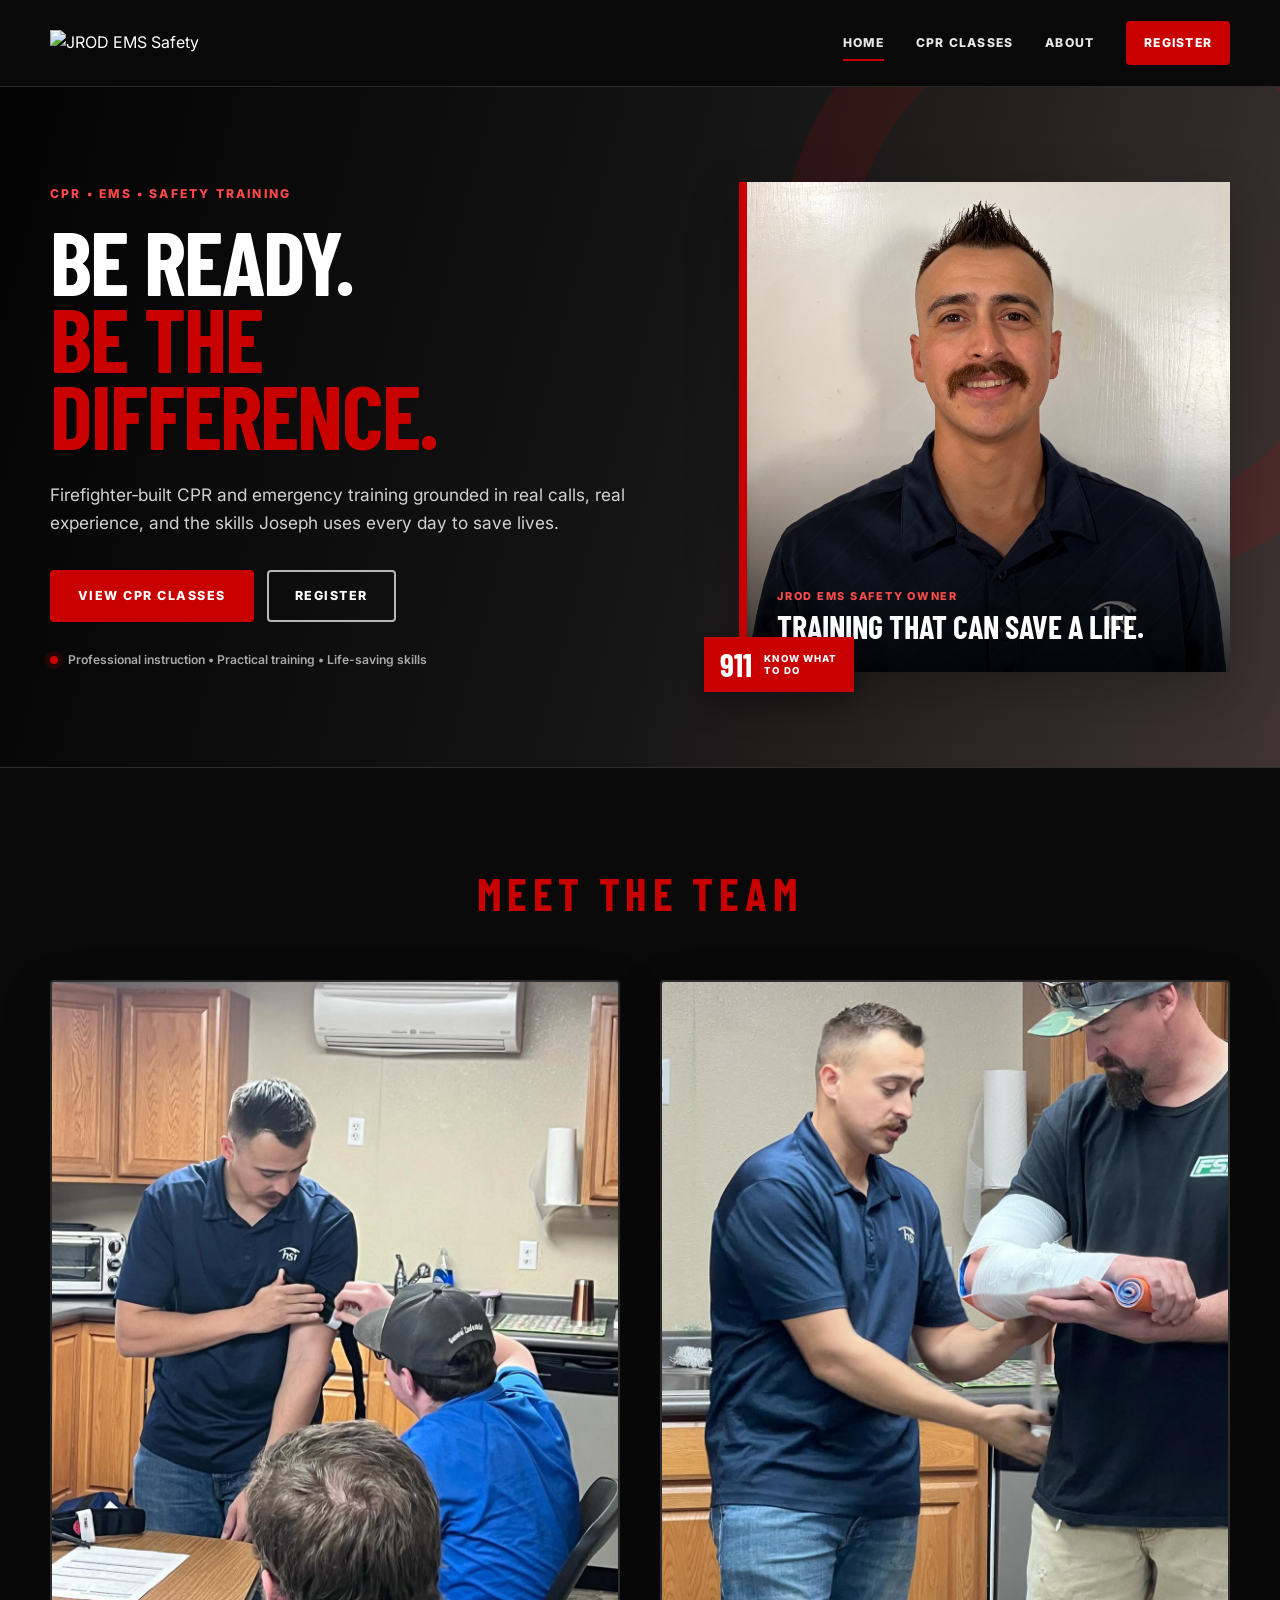
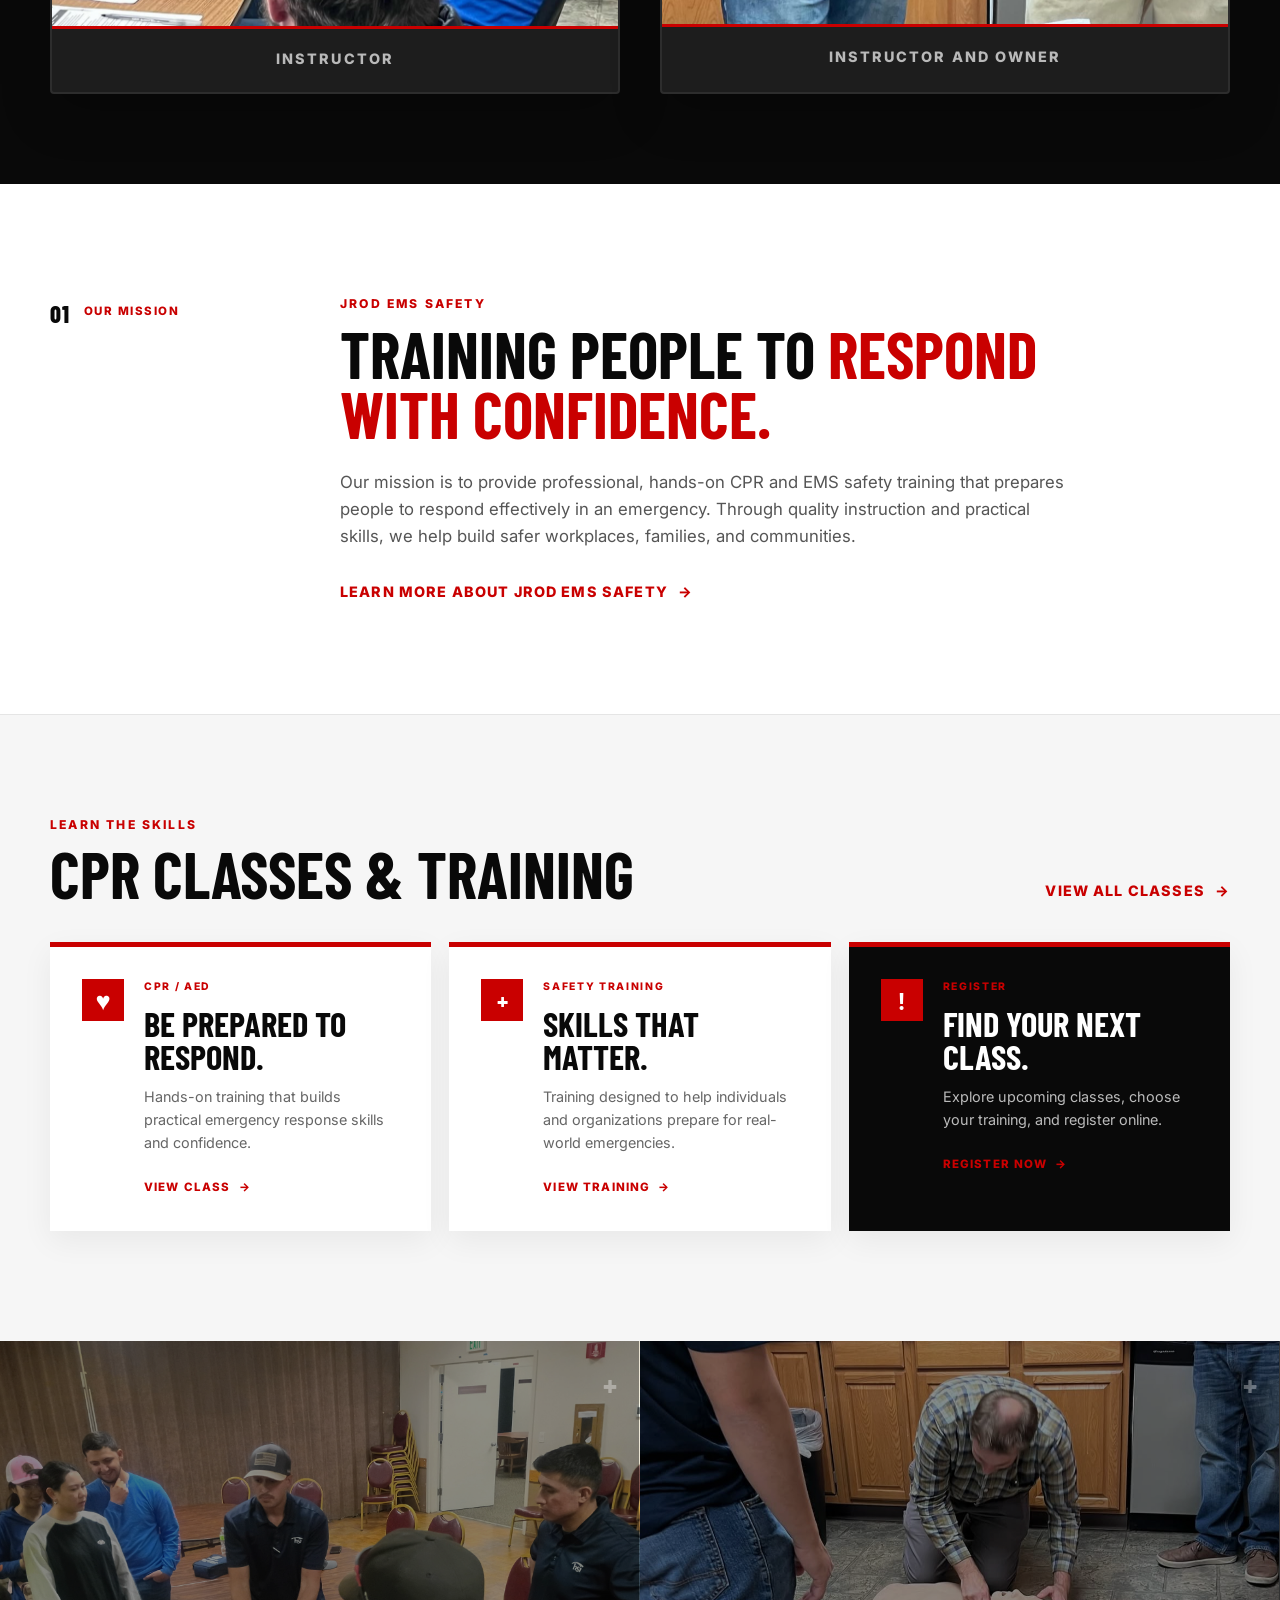
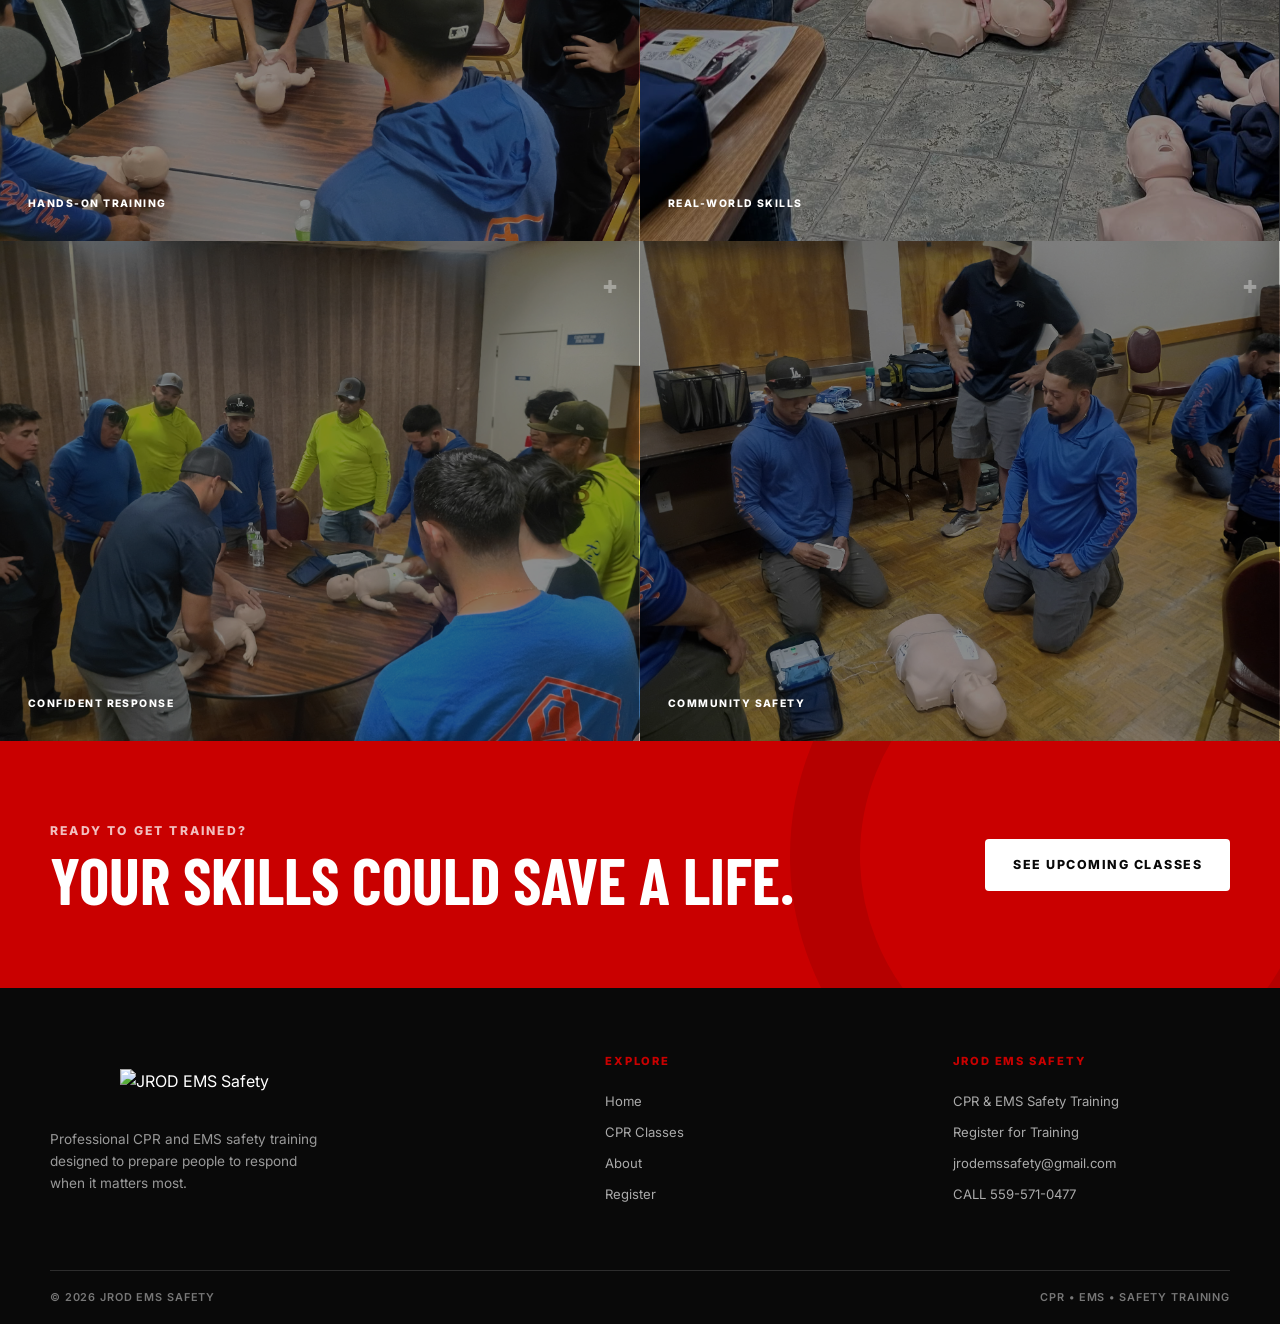
==== commit c33ea639: "pictures and SEO titles" ====
--- a/index.html
+++ b/index.html
@@ -78,7 +78,7 @@
 <div class="hero-visual">
 
   <div class="hero-photo-placeholder"
-       style="background-image: url('https://images.unsplash.com/photo-1634468413956-831adf9d5a06?q=80&w=687&auto=format&fit=crop&ixlib=rb-4.1.0&ixid=M3wxMjA3fDB8MHxwaG90by1wYWdlfHx8fGVufDB8fHx8fA%3D%3D'); 
+       style="background-image: url('images/EMSowner.jpeg'); 
               background-size: cover; 
               background-position: center;">
     
--- a/style.css
+++ b/style.css
@@ -1728,4 +1728,4 @@
         text-align: center;
     }
 
-}+}
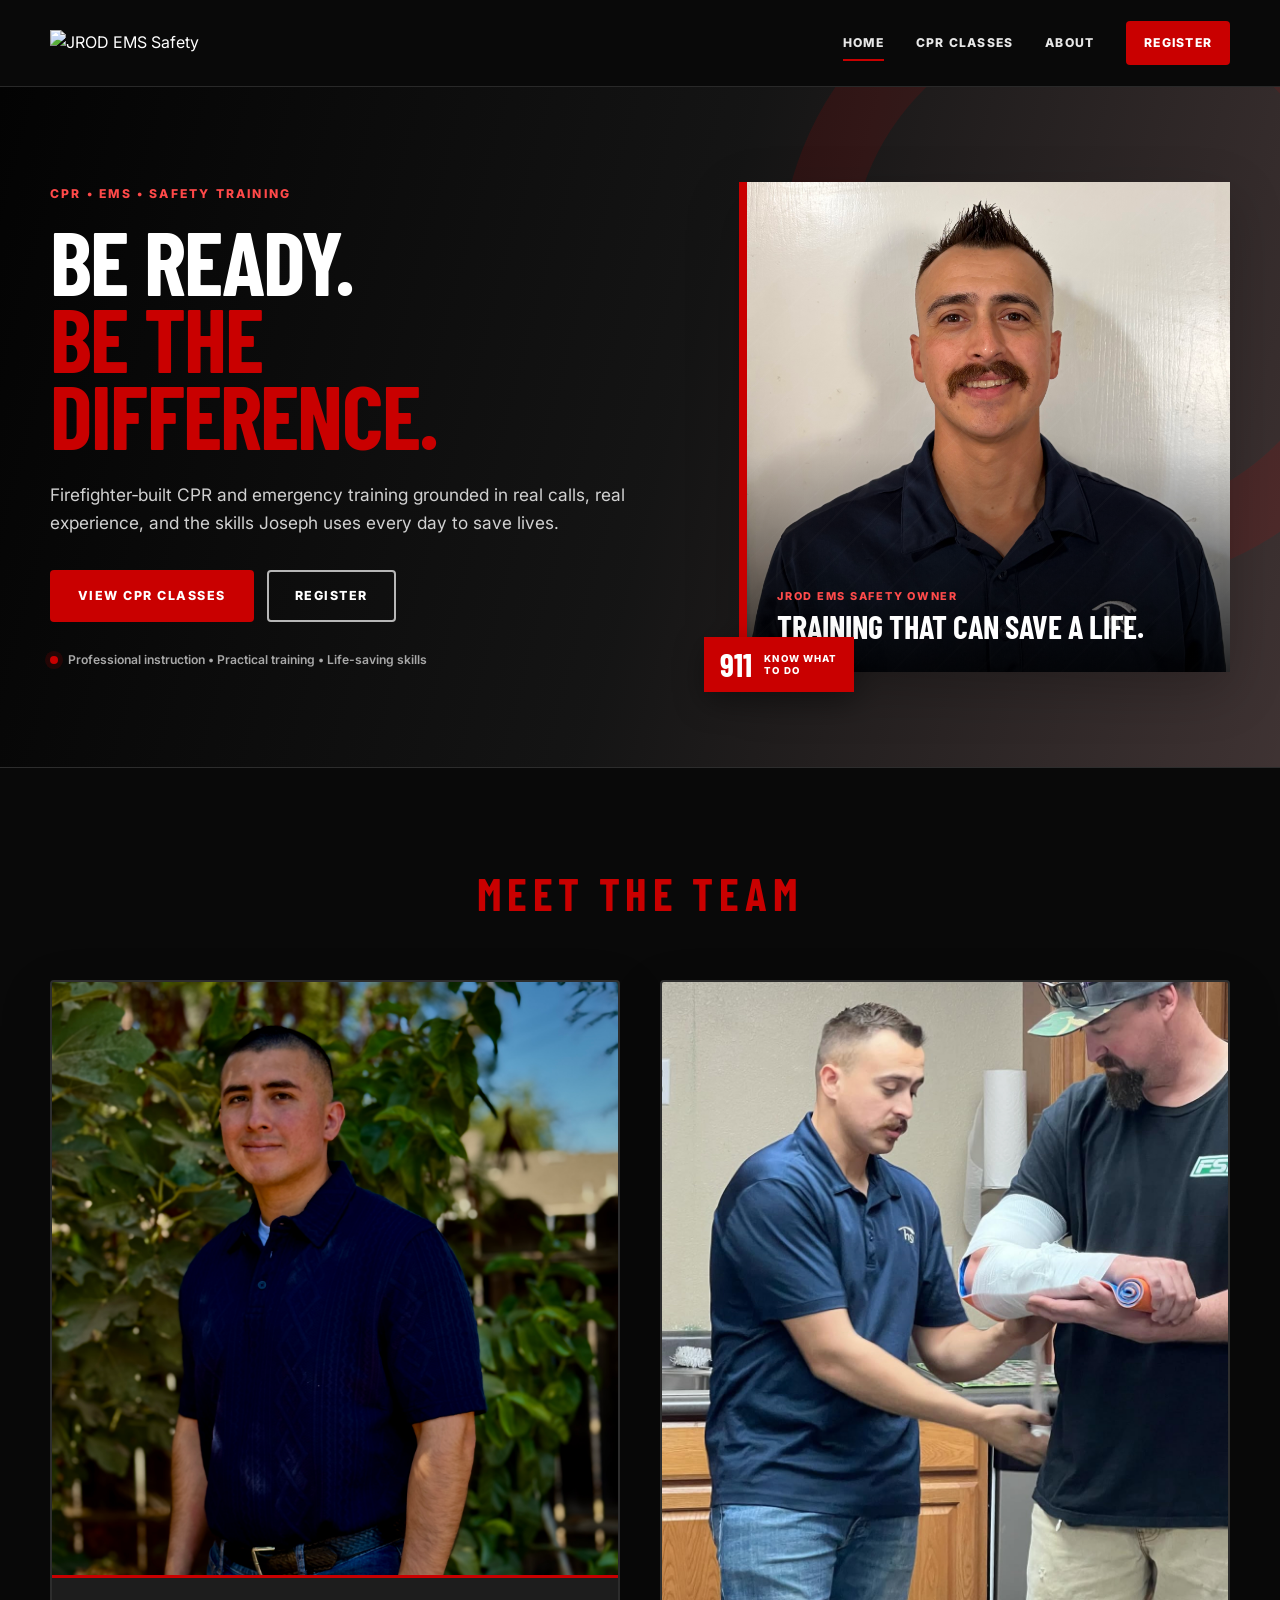
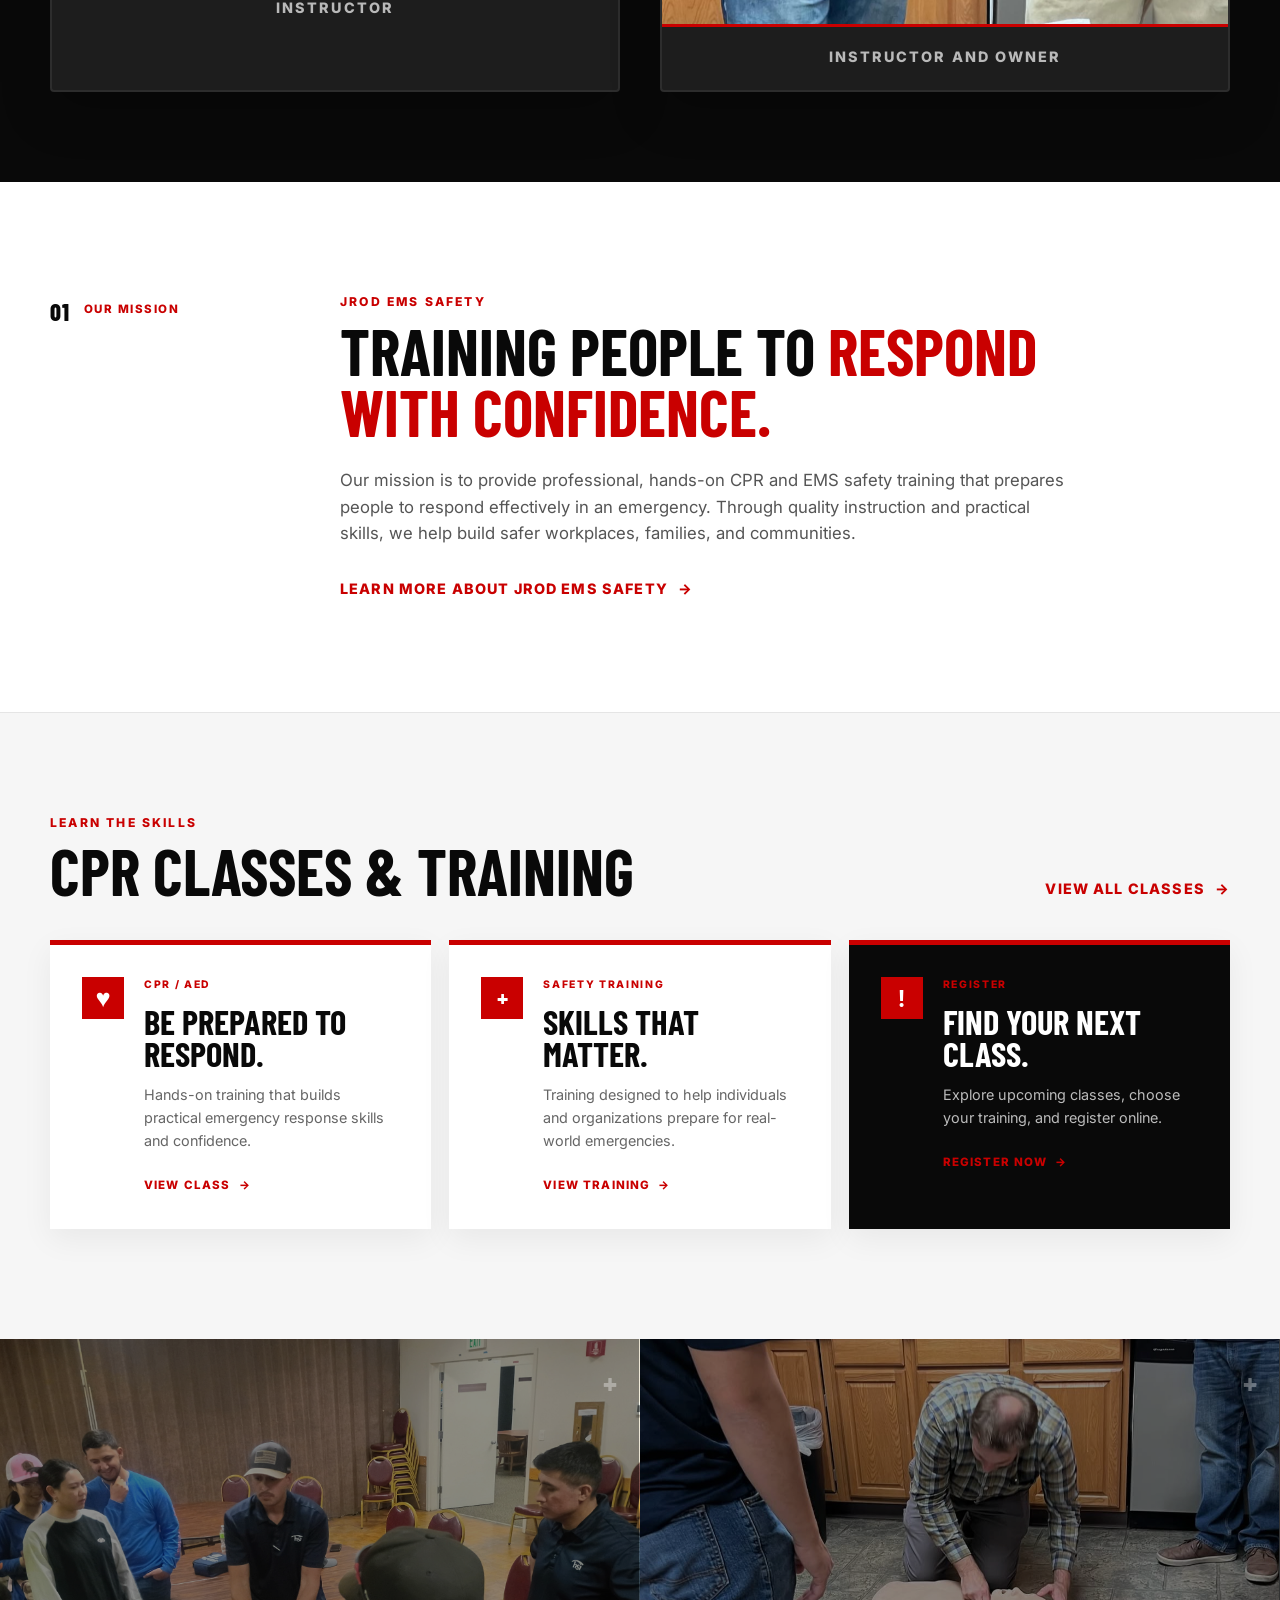
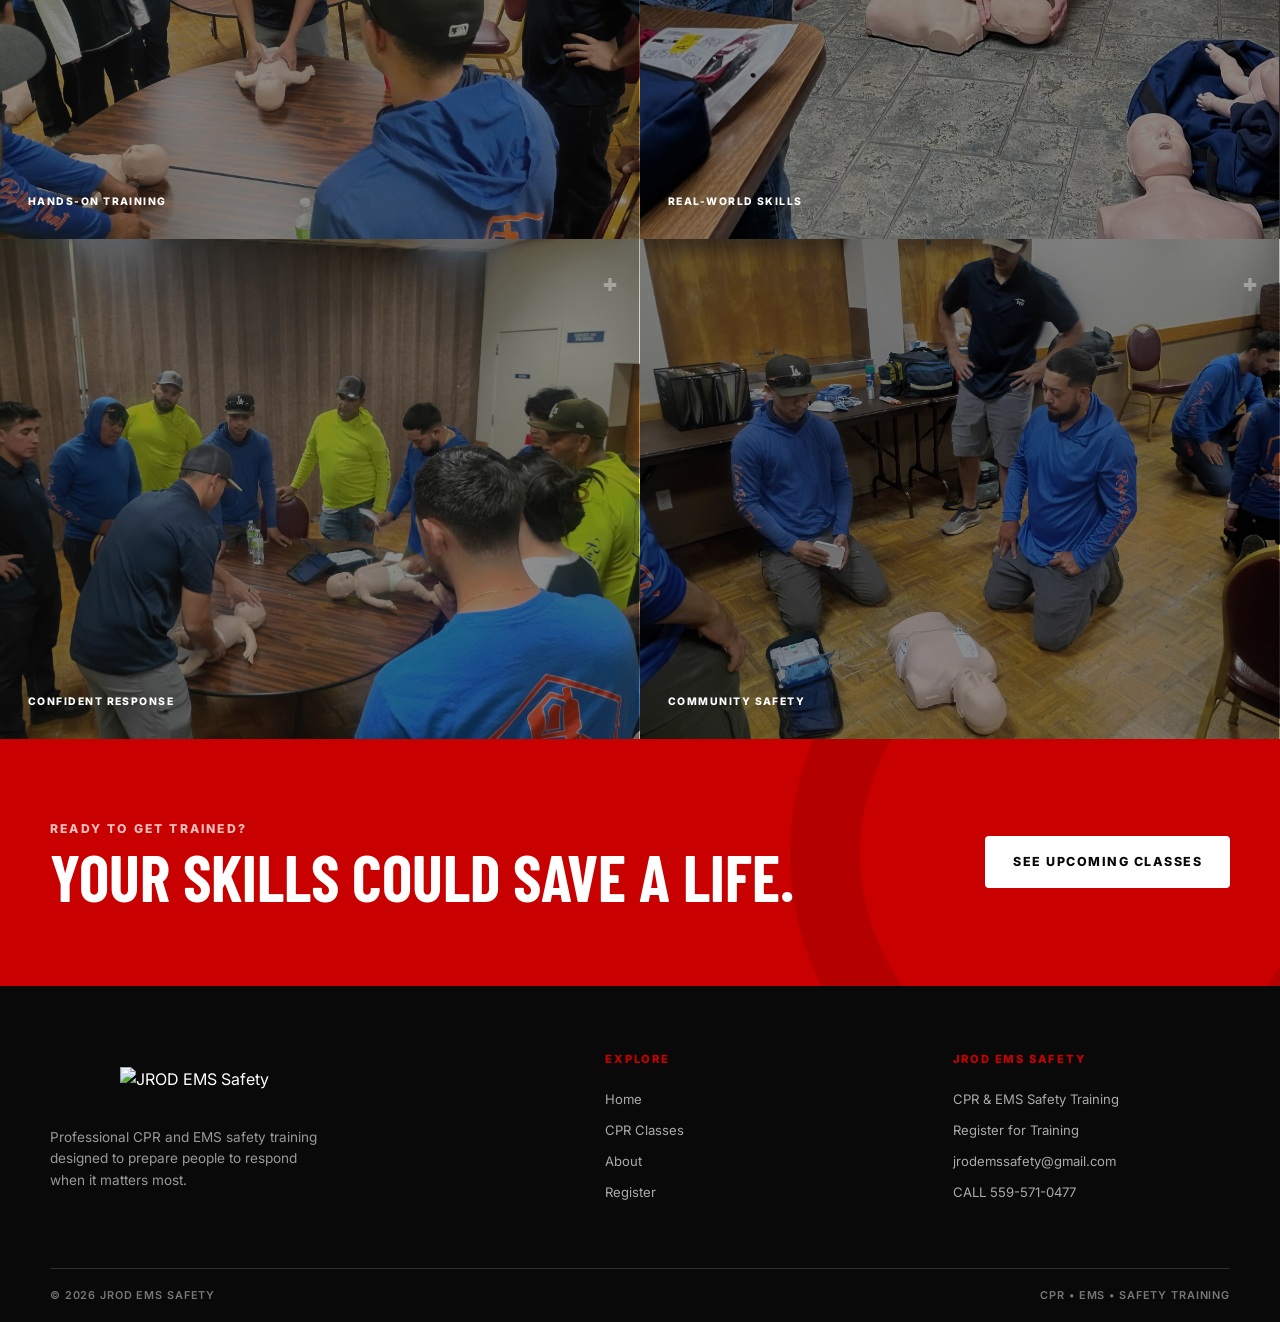
==== commit 5354dc33: "Update EMPLOYEE PHOTO" ====
--- a/index.html
+++ b/index.html
@@ -110,7 +110,7 @@
 
       <!-- Instructor -->
       <div class="employee-card">
-        <img src="images/joevitals.jpg" 
+        <img src="images/Employee.JPEG" 
              alt="CPR Instructor">
         <p class="employee-name">Instructor</p>
       </div>
@@ -392,4 +392,4 @@
   </script>
 
 </body>
-</html>+</html>
